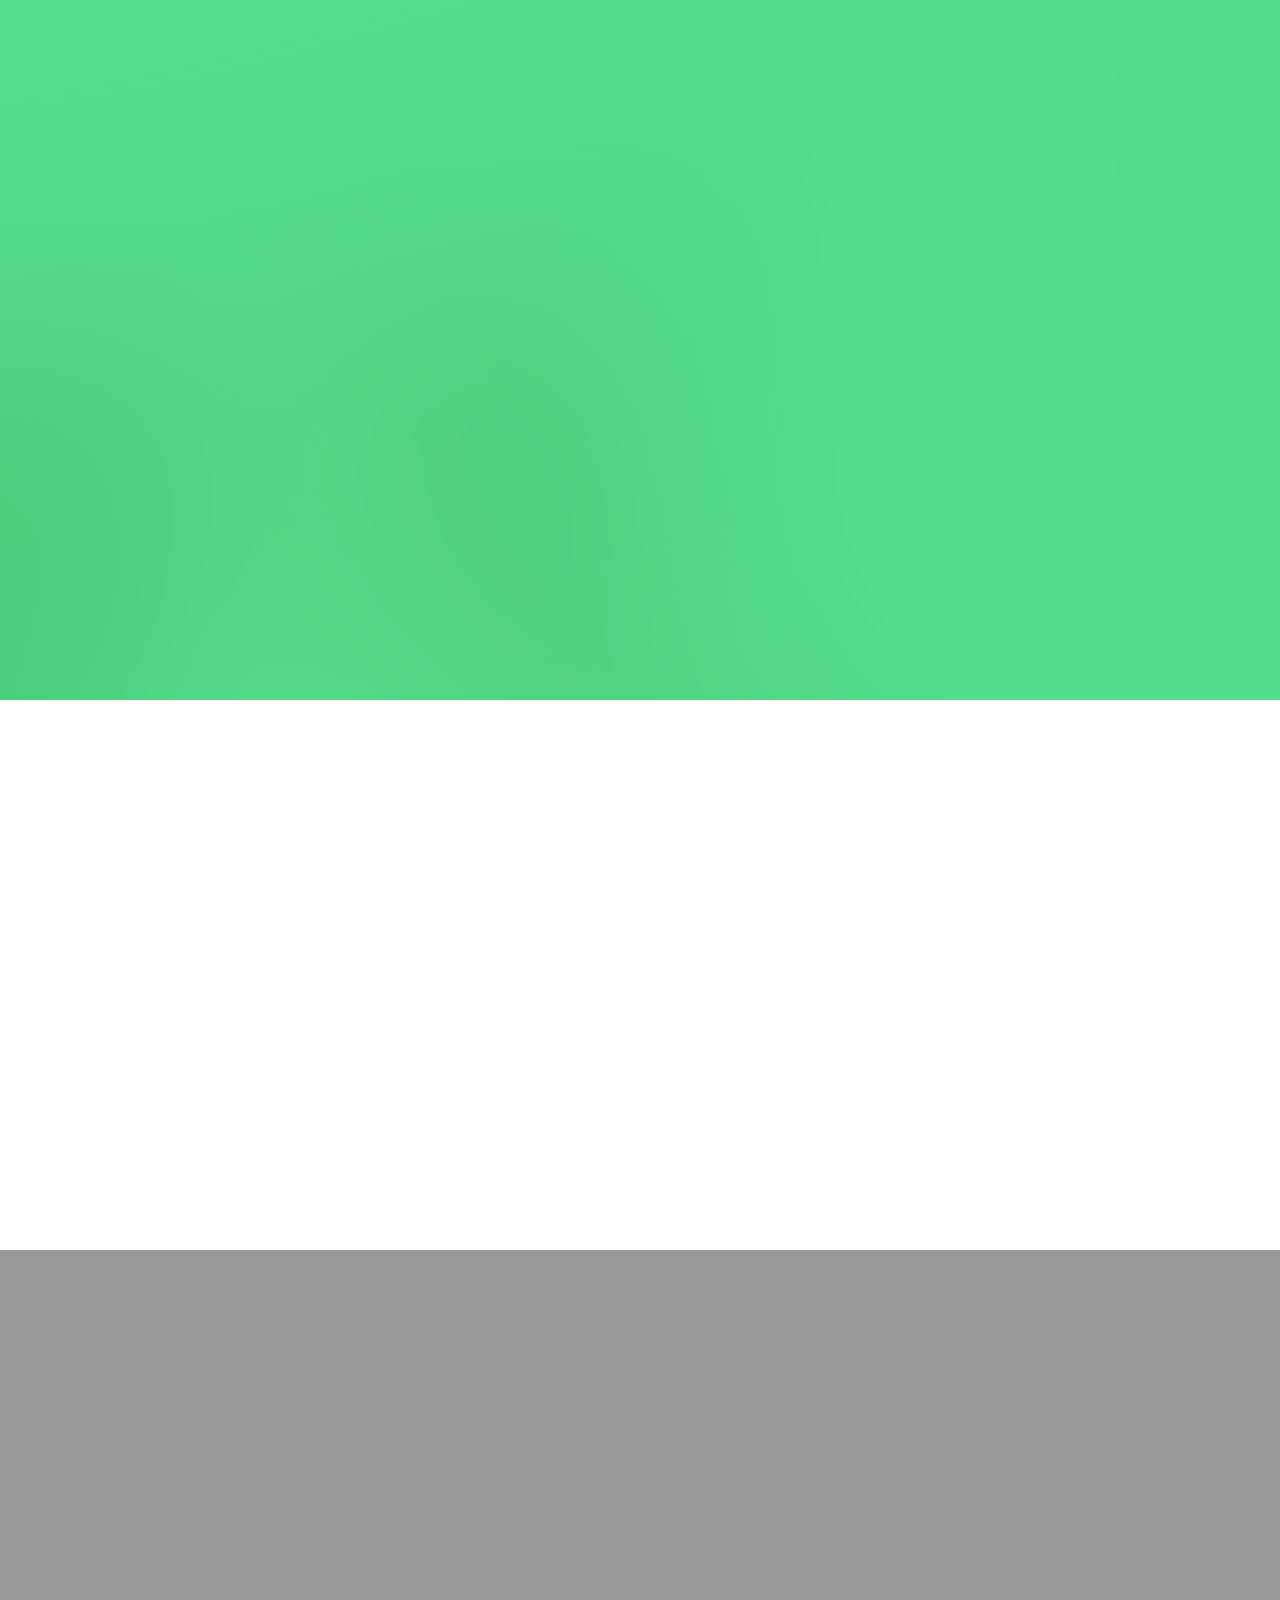
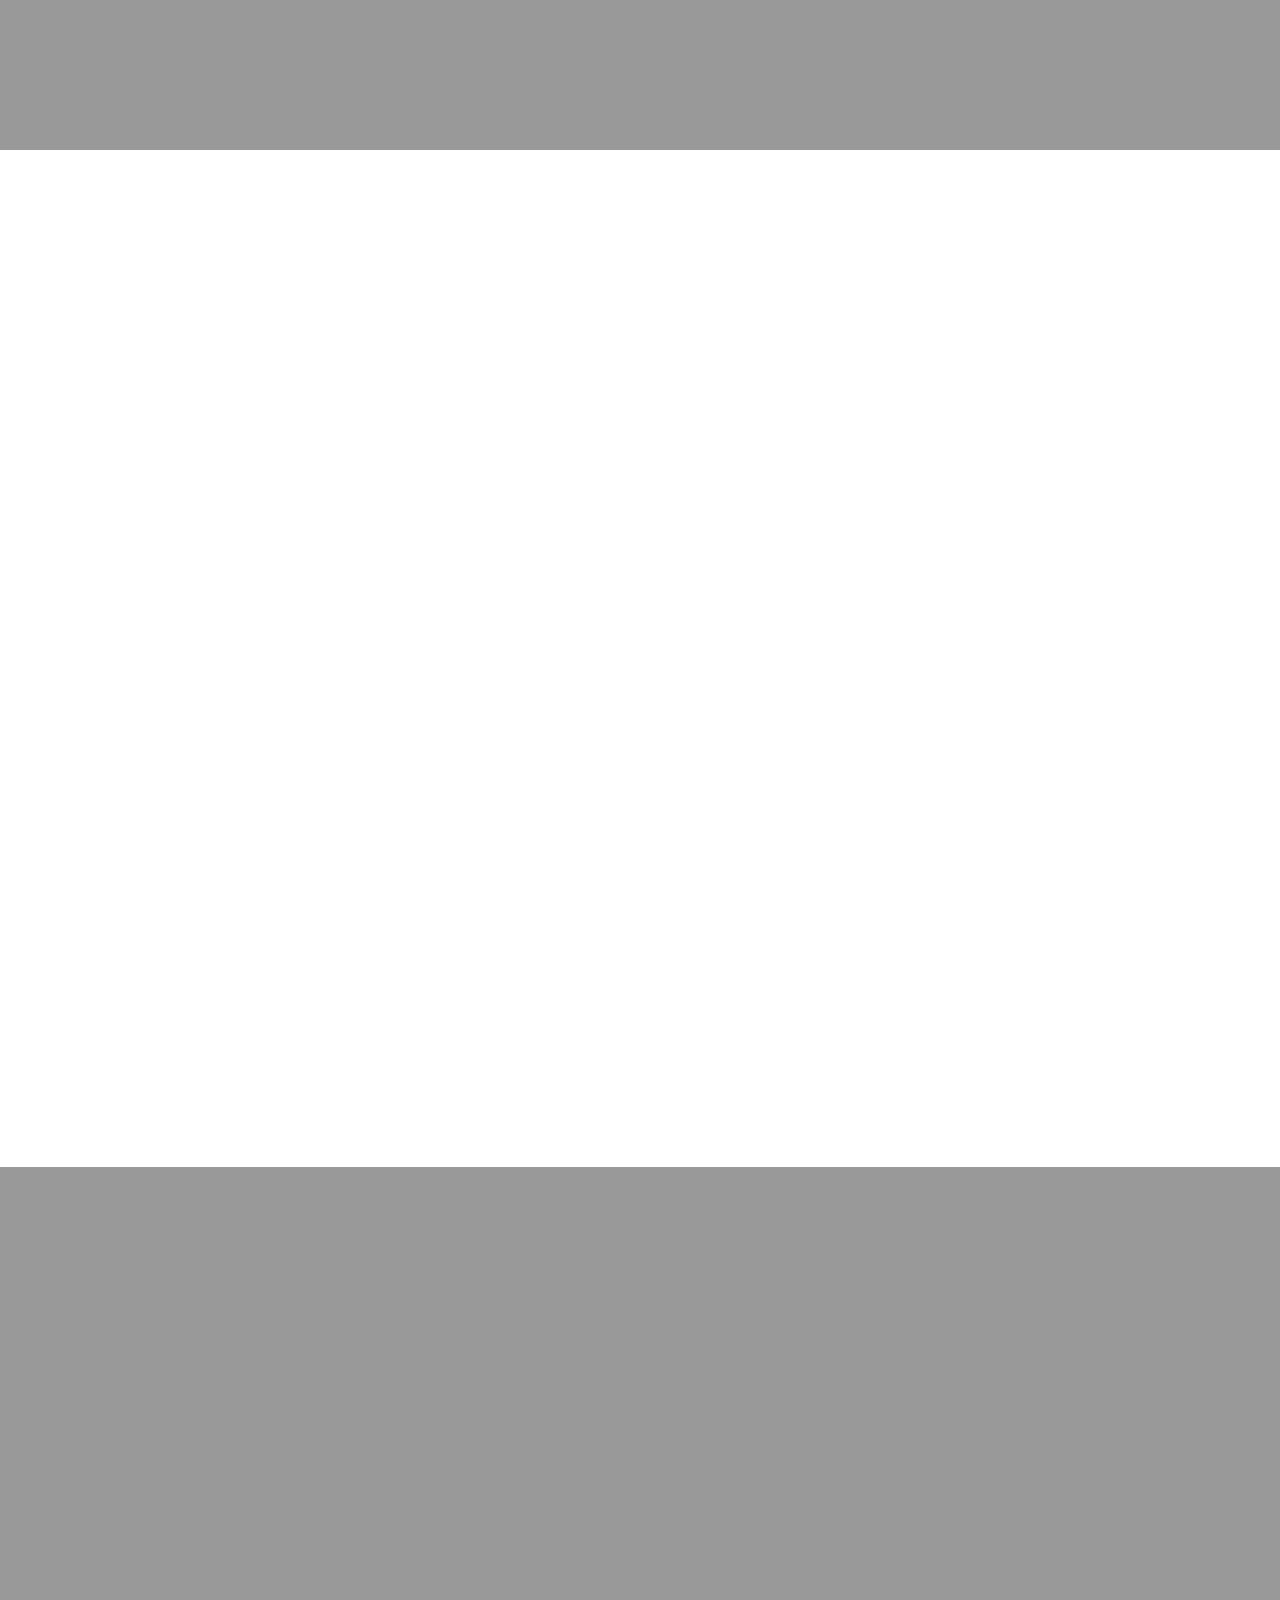
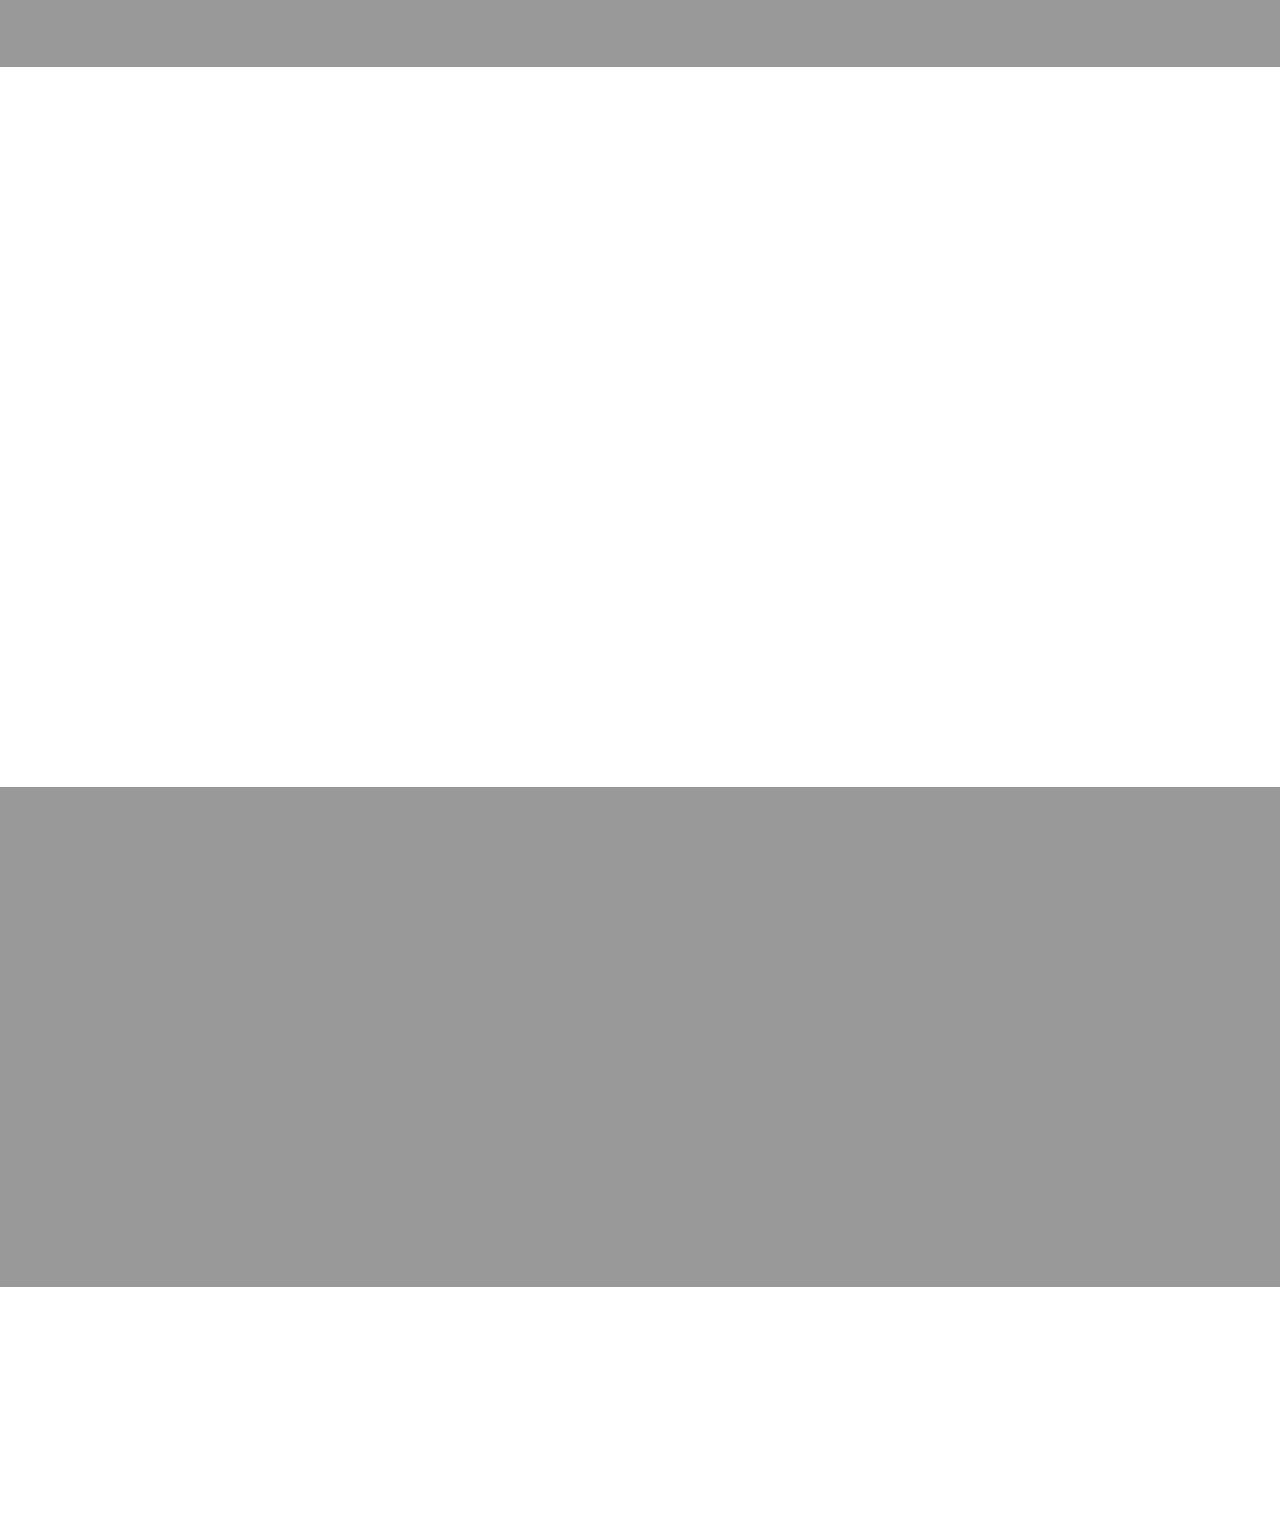
==== index.html @ 3e931b57 "first commit" ====
<!DOCTYPE html>
<!--[if lt IE 7]>      <html class="no-js lt-ie9 lt-ie8 lt-ie7"> <![endif]-->
<!--[if IE 7]>         <html class="no-js lt-ie9 lt-ie8"> <![endif]-->
<!--[if IE 8]>         <html class="no-js lt-ie9"> <![endif]-->
<!--[if gt IE 8]><!--> <html class="no-js"> <!--<![endif]-->
	<head>
	<meta charset="utf-8">
	<meta http-equiv="X-UA-Compatible" content="IE=edge">
	<title>Verge &mdash; A free HTML5 Template by FREEHTML5.CO</title>
	<meta name="viewport" content="width=device-width, initial-scale=1">
	<meta name="description" content="Free HTML5 Template by FREEHTML5.CO" />
	<meta name="keywords" content="free html5, free template, free bootstrap, html5, css3, mobile first, responsive" />
	<meta name="author" content="FREEHTML5.CO" />

  <!-- 
	//////////////////////////////////////////////////////

	FREE HTML5 TEMPLATE 
	DESIGNED & DEVELOPED by FREEHTML5.CO
		
	Website: 		http://freehtml5.co/
	Email: 			info@freehtml5.co
	Twitter: 		http://twitter.com/fh5co
	Facebook: 	https://www.facebook.com/fh5co

	//////////////////////////////////////////////////////
	 -->

  <!-- Facebook and Twitter integration -->
	<meta property="og:title" content=""/>
	<meta property="og:image" content=""/>
	<meta property="og:url" content=""/>
	<meta property="og:site_name" content=""/>
	<meta property="og:description" content=""/>
	<meta name="twitter:title" content="" />
	<meta name="twitter:image" content="" />
	<meta name="twitter:url" content="" />
	<meta name="twitter:card" content="" />

	<!-- Place favicon.ico and apple-touch-icon.png in the root directory -->
	<link rel="shortcut icon" href="favicon.ico">

	<!-- Google Webfonts -->
	<link href='http://fonts.googleapis.com/css?family=Roboto:400,300,100,500' rel='stylesheet' type='text/css'>
	<link href='https://fonts.googleapis.com/css?family=Montserrat:400,700' rel='stylesheet' type='text/css'>
	<link href='https://fonts.googleapis.com/css?family=Sanchez:400,400italic' rel='stylesheet' type='text/css'>
	<link href='https://fonts.googleapis.com/css?family=Playfair+Display:400,400italic' rel='stylesheet' type='text/css'>
	
	<!-- Animate.css -->
	<link rel="stylesheet" href="css/animate.css">
	<!-- Icomoon Icon Fonts-->
	<link rel="stylesheet" href="css/icomoon.css">
	<!-- Magnific Popup -->
	<link rel="stylesheet" href="css/magnific-popup.css">
	<!-- Theme Style -->
	<link rel="stylesheet" href="css/style.css">
	<!-- Modernizr JS -->
	<script src="js/modernizr-2.6.2.min.js"></script>
	<!-- FOR IE9 below -->
	<!--[if lt IE 9]>
	<script src="js/respond.min.js"></script>
	<![endif]-->

	</head>
	<body>
		<header role="banner" id="fh5co-header" style="background-image: url(images/hero-4.jpg);" data-stellar-background-ratio="0.5">
			<div class="fh5co-overlay"></div>
			<div class="container">
				<div class="fh5co-intro-wrap">
					<div class="fh5co-intro">
						<div class="row">
							<div class="col-md-8 col-md-offset-2 text-center">
								<h1 class="fh5co-intro-lead animate-1 to-animate">Verge</h1>
								<h2 class="fh5co-intro-sub animate-2 to-animate">Hi! I&acute;m John Doe, a Senior Front-End Developer currently working at <a href="http://freehtml5.co" target="_blank">FREEHTML5.co</a></h2>
								<p class="fh5co-social text-center" id="fh5co-intro-social">
									<a href="#" class="to-animate"><i class="icon-facebook-with-circle"></i></a>
									<a href="#" class="to-animate"><i class="icon-twitter-with-circle"></i></a>
									<a href="#" class="to-animate"><i class="icon-dribbble-with-circle"></i></a>
									<a href="#" class="to-animate"><i class="icon-google-with-circle"></i></a>
									<a href="#" class="to-animate"><i class="icon-instagram-with-circle"></i></a>
								</p>
							</div>
						</div>
					</div>
				</div>
			</div>
		</header>
		
		<main role="main" id="fh5co-main">
			<div class="container" id="bio-animate">
				<div class="row row-padded">
					<div class="col-md-3">
						<h2 class="fh5co-section-heading to-animate">Biography<span class="fh5co-border"></span></h2>
					</div>
					<div class="col-md-8 col-md-push-1">
						<div class="row">
							<div class="col-md-6 to-animate">
								<p>Lorem ipsum dolor sit amet consectetur adipisicing elit. Sed doloremque nesciunt nulla rerum. Ut ipsum tempora magni exercitationem officiis maxime in totam cupiditate doloribus repellat dolorem modi aperiam vitae quia sit asperiores saepe labore eligendi quisquam a eaque incidunt.</p>

								<p>Accusamus in odio nostrum provident assumenda magni asperiores quia dolorem sint nulla incidunt distinctio nesciunt maiores. Ex modi est soluta consequatur. Sequi cumque tempora blanditiis repellat quisquam at a dolorum molestias itaque eaque! Dolor doloremque expedita voluptas blanditiis modi.</p>
							</div>
							<div class="col-md-6 to-animate">
								<p>Right molestiae similique enim aliquam deleniti necessitatibus commodi ut blanditiis facere dolore in praesentium? Cupiditate tempore impedit nostrum eveniet deserunt natus dolor recusandae pariatur eligendi unde molestiae autem veniam voluptatem porro quaerat. </p>
								<p>Lorem ipsum dolor sit amet consectetur adipisicing elit. Veritatis dolor pariatur quidem ab eos saepe suscipit ducimus vitae blanditiis vero qui quam ipsa possimus alias dolore culpa placeat nesciunt quas!</p>
							</div>
						</div>
					</div>
				</div>
				<!-- END .row -->
			</div>
			<!-- END .container -->
			
			<div class="fh5co-section-seperator" style="background-image: url(images/hero-2.jpg);" data-stellar-background-ratio="0.5">
				<div class="fh5co-overlay"></div>
				<div class="container" id="counter-animate">
					<div class="fh5co-section-content-wrap">
						<div class="fh5co-section-content">
							<div class="row">
								<div class="col-md-4 text-center to-animate">
									<span class="fh5co-counter js-counter" data-from="0" data-to="28" data-speed="5000" data-refresh-interval="50"></span>
									<span class="fh5co-counter-label">Clients Worked With</span>
									
								</div>
								<div class="col-md-4 text-center to-animate">
									<span class="fh5co-counter js-counter" data-from="0" data-to="57" data-speed="5000" data-refresh-interval="50"></span>
									<span class="fh5co-counter-label">Completed Projects</span>
								</div>
								<div class="col-md-4 text-center to-animate">
									<span class="fh5co-counter js-counter" data-from="0" data-to="34023" data-speed="5000" data-refresh-interval="50"></span>
									<span class="fh5co-counter-label">Line of Codes</span>
								</div>
							</div>
						</div>
					</div>
				</div>
			</div>
			<!-- END .container -->

			<div class="container" id="projects-animate">
				<div class="row row-padded">
					<div class="col-md-3">
						<h2 class="fh5co-section-heading to-animate">Projects<span class="fh5co-border"></span></h2>
						<p class="to-animate">Libero velit fugit blanditiis tempora repellat iste inventore amet quaerat ex aliquid sint labore placeat esse.</p>
					</div>
					<div class="col-md-8 col-md-push-1">
						<div class="row">
							<div class="col-md-6 col-sm-6 col-xs-6 col-xxs-12 fh5co-project to-animate">
								<a href="images/work_1.jpg" class="image-popup">
									<div class="fh5co-overlay-text">Project no. 1</div>
									<div class="fh5co-overlay"></div>
									<img src="images/work_1.jpg" alt="Free HTML5 Template" class="img-responsive">
								</a>
							</div>
							<div class="col-md-6 col-sm-6 col-xs-6 col-xxs-12 fh5co-project to-animate">
								<a href="images/work_2.jpg" class="image-popup">
									<div class="fh5co-overlay-text">Project no. 2</div>
									<div class="fh5co-overlay"></div>
									<img src="images/work_2.jpg" alt="Free HTML5 Template" class="img-responsive">
								</a>
							</div>
							<div class="col-md-6 col-sm-6 col-xs-6 col-xxs-12 fh5co-project to-animate">
								<a href="images/work_3.jpg" class="image-popup">
									<div class="fh5co-overlay-text">Project no. 3</div>
									<div class="fh5co-overlay"></div>
									<img src="images/work_3.jpg" alt="Free HTML5 Template" class="img-responsive">
								</a>
							</div>
							<div class="col-md-6 col-sm-6 col-xs-6 col-xxs-12 fh5co-project to-animate">
								<a href="images/work_4.jpg" class="image-popup">
									<div class="fh5co-overlay-text">Project no. 4</div>
									<div class="fh5co-overlay"></div>
									<img src="images/work_4.jpg" alt="Free HTML5 Template" class="img-responsive">
								</a>
							</div>
							<div class="col-md-6 col-sm-6 col-xs-6 col-xxs-12 fh5co-project to-animate">
								<a href="images/work_5.jpg" class="image-popup">
									<div class="fh5co-overlay-text">Project no. 5</div>
									<div class="fh5co-overlay"></div>
									<img src="images/work_5.jpg" alt="Free HTML5 Template" class="img-responsive">
								</a>
							</div>
							<div class="col-md-6 col-sm-6 col-xs-6 col-xxs-12 fh5co-project to-animate">
								<a href="images/work_6.jpg" class="image-popup">
									<div class="fh5co-overlay-text">Project no. 6</div>
									<div class="fh5co-overlay"></div>
									<img src="images/work_6.jpg" alt="Free HTML5 Template" class="img-responsive">
								</a>
							</div>
							
						</div>
					</div>
				</div>
				<!-- END .row -->
			</div>
			<!-- END .container -->

			<div class="fh5co-section-seperator" id="testimony-animate" style="background-image: url(images/hero-3.jpg);" data-stellar-background-ratio="0.5">
				<div class="fh5co-overlay"></div>
				<div class="container">
					<div class="fh5co-section-content-wrap">
						<div class="fh5co-section-content">
							<div class="row">
								<div class="col-md-9 col-md-offset-1 fh5co-testimony to-animate">
									<blockquote>
										<p class="text-center quote">&ldquo;Design is not just what it looks like and feels like. Design is how it <em>works</em>. &rdquo; <cite class="author">&mdash; Steve Jobs</cite></p>
									</blockquote>
								</div>
							</div>
						</div>
					</div>
				</div>
			</div>
			<!-- END .container -->

			<div class="container" id="services-animate">
				<div class="row row-padded">
					<div class="col-md-3">
						<h2 class="fh5co-section-heading to-animate">Services<span class="fh5co-border"></span></h2>
						<p class="to-animate">Libero velit fugit blanditiis tempora repellat iste inventore amet quaerat ex aliquid sint labore placeat esse.</p>
					</div>
					<div class="col-md-8 col-md-push-1">
						<div class="row">
							<div class="col-md-12">
								<div class="fh5co-accordion-wrap">
									<div class="fh5co-accordion to-animate">
										<div class="fh5co-accordion-head">
											<a href="#" class="fh5co-accordion-toggle js-fh5co-accordion-toggle">Show More</a>
											<h3><i class="icon-clapperboard"></i>Creative Direction</h3>
										</div>
										<div class="fh5co-accordion-body active">
											<p>Lorem ipsum dolor sit amet, consectetur adipisicing elit. Earum distinctio at molestias atque in adipisci vero porro nam, enim excepturi esse. Quisquam, cupiditate inventore excepturi totam sint, nisi illo sit dicta dignissimos amet alias facilis molestiae in quaerat. Veritatis doloribus voluptates esse culpa perferendis laudantium sunt dolor laborum, odit dolores.</p>
										</div>	
									</div>
									<!-- END .fh5co-accordion -->

									<div class="fh5co-accordion to-animate">
										<div class="fh5co-accordion-head">
											<a href="#" class="fh5co-accordion-toggle js-fh5co-accordion-toggle">Show More</a>
											<h3><i class="icon-hand"></i>Logo &amp; Identity Design</h3>
										</div>
										<div class="fh5co-accordion-body">
											<p>Lorem ipsum dolor sit amet, consectetur adipisicing elit. Earum distinctio at molestias atque in adipisci vero porro nam, enim excepturi esse. Quisquam, cupiditate inventore excepturi totam sint, nisi illo sit dicta dignissimos amet alias facilis molestiae in quaerat. Veritatis doloribus voluptates esse culpa perferendis laudantium sunt dolor laborum, odit dolores.</p>
										</div>	
									</div>
									<!-- END .fh5co-accordion -->
									
									<div class="fh5co-accordion to-animate">
										<div class="fh5co-accordion-head">
											<a href="#" class="fh5co-accordion-toggle js-fh5co-accordion-toggle">Show More</a>
											<h3><i class="icon-laptop"></i>Websites</h3>
										</div>
										<div class="fh5co-accordion-body">
											<p>Lorem ipsum dolor sit amet, consectetur adipisicing elit. Earum distinctio at molestias atque in adipisci vero porro nam, enim excepturi esse. Quisquam, cupiditate inventore excepturi totam sint, nisi illo sit dicta dignissimos amet alias facilis molestiae in quaerat. Veritatis doloribus voluptates esse culpa perferendis laudantium sunt dolor laborum, odit dolores.</p>
										</div>	
									</div>
									<!-- END .fh5co-accordion -->

									<div class="fh5co-accordion to-animate">
										<div class="fh5co-accordion-head">
											<a href="#" class="fh5co-accordion-toggle js-fh5co-accordion-toggle">Show More</a>
											<h3><i class="icon-shopping-cart"></i>Ecommerce</h3>
										</div>
										<div class="fh5co-accordion-body">
											<p>Lorem ipsum dolor sit amet, consectetur adipisicing elit. Earum distinctio at molestias atque in adipisci vero porro nam, enim excepturi esse. Quisquam, cupiditate inventore excepturi totam sint, nisi illo sit dicta dignissimos amet alias facilis molestiae in quaerat. Veritatis doloribus voluptates esse culpa perferendis laudantium sunt dolor laborum, odit dolores.</p>
										</div>	
									</div>
									<!-- END .fh5co-accordion -->

									<div class="fh5co-accordion to-animate">
										<div class="fh5co-accordion-head">
											<a href="#" class="fh5co-accordion-toggle js-fh5co-accordion-toggle">Show More</a>
											<h3><i class="icon-mobile"></i>Responsive &amp; Mobile</h3>
										</div>
										<div class="fh5co-accordion-body">
											<p>Lorem ipsum dolor sit amet, consectetur adipisicing elit. Earum distinctio at molestias atque in adipisci vero porro nam, enim excepturi esse. Quisquam, cupiditate inventore excepturi totam sint, nisi illo sit dicta dignissimos amet alias facilis molestiae in quaerat. Veritatis doloribus voluptates esse culpa perferendis laudantium sunt dolor laborum, odit dolores.</p>
										</div>	
									</div>
									<!-- END .fh5co-accordion -->

									<div class="fh5co-accordion to-animate">
										<div class="fh5co-accordion-head">
											<a href="#" class="fh5co-accordion-toggle js-fh5co-accordion-toggle">Show More</a>
											<h3><i class="icon-man"></i>User Experience</h3>
										</div>
										<div class="fh5co-accordion-body">
											<p>Lorem ipsum dolor sit amet, consectetur adipisicing elit. Earum distinctio at molestias atque in adipisci vero porro nam, enim excepturi esse. Quisquam, cupiditate inventore excepturi totam sint, nisi illo sit dicta dignissimos amet alias facilis molestiae in quaerat. Veritatis doloribus voluptates esse culpa perferendis laudantium sunt dolor laborum, odit dolores.</p>
										</div>	
									</div>
									<!-- END .fh5co-accordion -->

									<div class="fh5co-accordion to-animate">
										<div class="fh5co-accordion-head">
											<a href="#" class="fh5co-accordion-toggle js-fh5co-accordion-toggle">Show More</a>
											<h3><i class="icon-mail"></i>Email Marketing</h3>
										</div>
										<div class="fh5co-accordion-body">
											<p>Lorem ipsum dolor sit amet, consectetur adipisicing elit. Earum distinctio at molestias atque in adipisci vero porro nam, enim excepturi esse. Quisquam, cupiditate inventore excepturi totam sint, nisi illo sit dicta dignissimos amet alias facilis molestiae in quaerat. Veritatis doloribus voluptates esse culpa perferendis laudantium sunt dolor laborum, odit dolores.</p>
										</div>	
									</div>
									<!-- END .fh5co-accordion -->

								</div>
							</div>
						</div>
					</div>
				</div>
				<!-- END .row -->

			</div>
			<!-- END .container -->

			<div class="fh5co-section-seperator fh5co-section-seperator-white" id="contact-animate" style="background-image: url(images/hero-4.jpg);" data-stellar-background-ratio="0.5">
				<div class="fh5co-overlay"></div>
				<div class="container">
					<div class="fh5co-section-content-wrap">
						<div class="fh5co-section-content">
							<div class="row">
								
								<div class="col-md-3">
									<h2 class="fh5co-section-heading to-animate">Get In Touch<span class="fh5co-border"></span></h2>
									
									<ul class="fh5co-contact">
										<li class="fh5co-contact-address to-animate">
											<i class="icon-home"></i>
											5555 Love Paradise 56 New Clity 5655, Excel Tower United Kingdom
										</li>
										<li class="to-animate"><i class="icon-phone"></i> (123) 465-6789</li>
										<li class="to-animate"><i class="icon-email"></i>info@freehtml5.co</li>
										<li class="to-animate"><i class="icon-globe"></i> <a href="http://freehtml5.co/" target="_blank">freehtml5.co</a></li>
									</ul>
								</div>

								<div class="col-md-8 col-md-push-1">
									<div class="row">
										<div class="col-md-6">
											<div class="form-group to-animate">
												<label for="name" class="sr-only">Name</label>
												<input type="text" id="name" class="form-control" placeholder="Name">
											</div>
											<div class="form-group to-animate">
												<label for="email" class="sr-only">Email</label>
												<input type="email" id="email" class="form-control" placeholder="Email">
											</div>
											<div class="form-group to-animate">
												<label for="phone" class="sr-only">Phone</label>
												<input type="text" id="phone" class="form-control" placeholder="Phone">
											</div>
										</div>
										<div class="col-md-6">
											<div class="form-group to-animate">
												<label for="message" class="sr-only">Message</label>
												<textarea name="" id="message" cols="30" rows="5" class="form-control" placeholder="Message"></textarea>
											</div>
											<div class="form-group to-animate">
												<input type="submit" class="btn btn-primary btn-block" value="Send Message">
											</div>
										</div>

									</div>
								</div>

							</div>
						</div>
					</div>
				</div>
			</div>
			<!-- END .container -->

		</main>

		<footer role="contentinfo" id="fh5co-footer">
			<div class="container" id="footer-animate">
				<div class="row row-padded">
					<div class="col-md-8 col-md-push-4">
						<p class="to-animate">&copy; 2015 Free Verge. All Rights Reserved. Designed: <a href="http://freehtml5.co" target="_blank">FREEHTML5.co</a></p>
						<p class="to-animate">Images: <a href="http://unsplash.com" target="_blank">Unsplash</a> &amp; <a href="http://plmd.me" target="_blank">plmd.me</a></p>
					</div>
				</div>
			</div>
			<!-- END .container -->
		</footer>

		<!-- jQuery -->
		<script src="js/jquery.min.js"></script>
		<!-- jQuery Easing -->
		<script src="js/jquery.easing.1.3.js"></script>
		<!-- Bootstrap -->
		<script src="js/bootstrap.min.js"></script>
		<!-- Waypoints -->
		<script src="js/jquery.waypoints.min.js"></script>
		<!-- Stellar -->
		<script src="js/jquery.stellar.min.js"></script>
		<!-- countTo -->
		<script src="js/jquery.countTo.js"></script>
		<!-- Magnific Popup -->
		<script src="js/jquery.magnific-popup.min.js"></script>
		<!-- Main JS -->
		<script src="js/main.js"></script>

	
	</body>
</html>
---- css/icomoon.css ----
@font-face {
	font-family: 'icomoon';
	src:url('../fonts/icomoon/icomoon.eot?-rn6e71');
	src:url('../fonts/icomoon/icomoon.eot?#iefix-rn6e71') format('embedded-opentype'),
		url('../fonts/icomoon/icomoon.ttf?-rn6e71') format('truetype'),
		url('../fonts/icomoon/icomoon.woff?-rn6e71') format('woff'),
		url('../fonts/icomoon/icomoon.svg?-rn6e71#icomoon') format('svg');
	font-weight: normal;
	font-style: normal;
}

[class^="icon-"], [class*=" icon-"] {
	font-family: 'icomoon';
	speak: none;
	font-style: normal;
	font-weight: normal;
	font-variant: normal;
	text-transform: none;
	line-height: 1;

	/* Better Font Rendering =========== */
	-webkit-font-smoothing: antialiased;
	-moz-osx-font-smoothing: grayscale;
}

.icon-add-to-list:before {
	content: "\e600";
}
.icon-classic-computer:before {
	content: "\e601";
}
.icon-controller-fast-backward:before {
	content: "\e602";
}
.icon-creative-commons-attribution:before {
	content: "\e603";
}
.icon-creative-commons-noderivs:before {
	content: "\e604";
}
.icon-creative-commons-noncommercial-eu:before {
	content: "\e605";
}
.icon-creative-commons-noncommercial-us:before {
	content: "\e606";
}
.icon-creative-commons-public-domain:before {
	content: "\e607";
}
.icon-creative-commons-remix:before {
	content: "\e608";
}
.icon-creative-commons-share:before {
	content: "\e609";
}
.icon-creative-commons-sharealike:before {
	content: "\e60a";
}
.icon-creative-commons:before {
	content: "\e60b";
}
.icon-document-landscape:before {
	content: "\e60c";
}
.icon-remove-user:before {
	content: "\e60d";
}
.icon-warning:before {
	content: "\e60e";
}
.icon-arrow-bold-down:before {
	content: "\e60f";
}
.icon-arrow-bold-left:before {
	content: "\e610";
}
.icon-arrow-bold-right:before {
	content: "\e611";
}
.icon-arrow-bold-up:before {
	content: "\e612";
}
.icon-arrow-down:before {
	content: "\e613";
}
.icon-arrow-left:before {
	content: "\e614";
}
.icon-arrow-long-down:before {
	content: "\e615";
}
.icon-arrow-long-left:before {
	content: "\e616";
}
.icon-arrow-long-right:before {
	content: "\e617";
}
.icon-arrow-long-up:before {
	content: "\e618";
}
.icon-arrow-right:before {
	content: "\e619";
}
.icon-arrow-up:before {
	content: "\e61a";
}
.icon-arrow-with-circle-down:before {
	content: "\e61b";
}
.icon-arrow-with-circle-left:before {
	content: "\e61c";
}
.icon-arrow-with-circle-right:before {
	content: "\e61d";
}
.icon-arrow-with-circle-up:before {
	content: "\e61e";
}
.icon-bookmark:before {
	content: "\e61f";
}
.icon-bookmarks:before {
	content: "\e620";
}
.icon-chevron-down:before {
	content: "\e621";
}
.icon-chevron-left:before {
	content: "\e622";
}
.icon-chevron-right:before {
	content: "\e623";
}
.icon-chevron-small-down:before {
	content: "\e624";
}
.icon-chevron-small-left:before {
	content: "\e625";
}
.icon-chevron-small-right:before {
	content: "\e626";
}
.icon-chevron-small-up:before {
	content: "\e627";
}
.icon-chevron-thin-down:before {
	content: "\e628";
}
.icon-chevron-thin-left:before {
	content: "\e629";
}
.icon-chevron-thin-right:before {
	content: "\e62a";
}
.icon-chevron-thin-up:before {
	content: "\e62b";
}
.icon-chevron-up:before {
	content: "\e62c";
}
.icon-chevron-with-circle-down:before {
	content: "\e62d";
}
.icon-chevron-with-circle-left:before {
	content: "\e62e";
}
.icon-chevron-with-circle-right:before {
	content: "\e62f";
}
.icon-chevron-with-circle-up:before {
	content: "\e630";
}
.icon-cloud:before {
	content: "\e631";
}
.icon-controller-fast-forward:before {
	content: "\e632";
}
.icon-controller-jump-to-start:before {
	content: "\e633";
}
.icon-controller-next:before {
	content: "\e634";
}
.icon-controller-paus:before {
	content: "\e635";
}
.icon-controller-play:before {
	content: "\e636";
}
.icon-controller-record:before {
	content: "\e637";
}
.icon-controller-stop:before {
	content: "\e638";
}
.icon-controller-volume:before {
	content: "\e639";
}
.icon-dot-single:before {
	content: "\e63a";
}
.icon-dots-three-horizontal:before {
	content: "\e63b";
}
.icon-dots-three-vertical:before {
	content: "\e63c";
}
.icon-dots-two-horizontal:before {
	content: "\e63d";
}
.icon-dots-two-vertical:before {
	content: "\e63e";
}
.icon-download:before {
	content: "\e63f";
}
.icon-emoji-flirt:before {
	content: "\e640";
}
.icon-flow-branch:before {
	content: "\e641";
}
.icon-flow-cascade:before {
	content: "\e642";
}
.icon-flow-line:before {
	content: "\e643";
}
.icon-flow-parallel:before {
	content: "\e644";
}
.icon-flow-tree:before {
	content: "\e645";
}
.icon-install:before {
	content: "\e646";
}
.icon-layers:before {
	content: "\e647";
}
.icon-open-book:before {
	content: "\e648";
}
.icon-resize-100:before {
	content: "\e649";
}
.icon-resize-full-screen:before {
	content: "\e64a";
}
.icon-save:before {
	content: "\e64b";
}
.icon-select-arrows:before {
	content: "\e64c";
}
.icon-sound-mute:before {
	content: "\e64d";
}
.icon-sound:before {
	content: "\e64e";
}
.icon-trash:before {
	content: "\e64f";
}
.icon-triangle-down:before {
	content: "\e650";
}
.icon-triangle-left:before {
	content: "\e651";
}
.icon-triangle-right:before {
	content: "\e652";
}
.icon-triangle-up:before {
	content: "\e653";
}
.icon-uninstall:before {
	content: "\e654";
}
.icon-upload-to-cloud:before {
	content: "\e655";
}
.icon-upload:before {
	content: "\e656";
}
.icon-add-user:before {
	content: "\e657";
}
.icon-address:before {
	content: "\e658";
}
.icon-adjust:before {
	content: "\e659";
}
.icon-air:before {
	content: "\e65a";
}
.icon-aircraft-landing:before {
	content: "\e65b";
}
.icon-aircraft-take-off:before {
	content: "\e65c";
}
.icon-aircraft:before {
	content: "\e65d";
}
.icon-align-bottom:before {
	content: "\e65e";
}
.icon-align-horizontal-middle:before {
	content: "\e65f";
}
.icon-align-left:before {
	content: "\e660";
}
.icon-align-right:before {
	content: "\e661";
}
.icon-align-top:before {
	content: "\e662";
}
.icon-align-vertical-middle:before {
	content: "\e663";
}
.icon-archive:before {
	content: "\e664";
}
.icon-area-graph:before {
	content: "\e665";
}
.icon-attachment:before {
	content: "\e666";
}
.icon-awareness-ribbon:before {
	content: "\e667";
}
.icon-back-in-time:before {
	content: "\e668";
}
.icon-back:before {
	content: "\e669";
}
.icon-bar-graph:before {
	content: "\e66a";
}
.icon-battery:before {
	content: "\e66b";
}
.icon-beamed-note:before {
	content: "\e66c";
}
.icon-bell:before {
	content: "\e66d";
}
.icon-blackboard:before {
	content: "\e66e";
}
.icon-block:before {
	content: "\e66f";
}
.icon-book:before {
	content: "\e670";
}
.icon-bowl:before {
	content: "\e671";
}
.icon-box:before {
	content: "\e672";
}
.icon-briefcase:before {
	content: "\e673";
}
.icon-browser:before {
	content: "\e674";
}
.icon-brush:before {
	content: "\e675";
}
.icon-bucket:before {
	content: "\e676";
}
.icon-cake:before {
	content: "\e677";
}
.icon-calculator:before {
	content: "\e678";
}
.icon-calendar:before {
	content: "\e679";
}
.icon-camera:before {
	content: "\e67a";
}
.icon-ccw:before {
	content: "\e67b";
}
.icon-chat:before {
	content: "\e67c";
}
.icon-check:before {
	content: "\e67d";
}
.icon-circle-with-cross:before {
	content: "\e67e";
}
.icon-circle-with-minus:before {
	content: "\e67f";
}
.icon-circle-with-plus:before {
	content: "\e680";
}
.icon-circle:before {
	content: "\e681";
}
.icon-circular-graph:before {
	content: "\e682";
}
.icon-clapperboard:before {
	content: "\e683";
}
.icon-clipboard:before {
	content: "\e684";
}
.icon-clock:before {
	content: "\e685";
}
.icon-code:before {
	content: "\e686";
}
.icon-cog:before {
	content: "\e687";
}
.icon-colours:before {
	content: "\e688";
}
.icon-compass:before {
	content: "\e689";
}
.icon-copy:before {
	content: "\e68a";
}
.icon-credit-card:before {
	content: "\e68b";
}
.icon-credit:before {
	content: "\e68c";
}
.icon-cross:before {
	content: "\e68d";
}
.icon-cup:before {
	content: "\e68e";
}
.icon-cw:before {
	content: "\e68f";
}
.icon-cycle:before {
	content: "\e690";
}
.icon-database:before {
	content: "\e691";
}
.icon-dial-pad:before {
	content: "\e692";
}
.icon-direction:before {
	content: "\e693";
}
.icon-document:before {
	content: "\e694";
}
.icon-documents:before {
	content: "\e695";
}
.icon-drink:before {
	content: "\e696";
}
.icon-drive:before {
	content: "\e697";
}
.icon-drop:before {
	content: "\e698";
}
.icon-edit:before {
	content: "\e699";
}
.icon-email:before {
	content: "\e69a";
}
.icon-emoji-happy:before {
	content: "\e69b";
}
.icon-emoji-neutral:before {
	content: "\e69c";
}
.icon-emoji-sad:before {
	content: "\e69d";
}
.icon-erase:before {
	content: "\e69e";
}
.icon-eraser:before {
	content: "\e69f";
}
.icon-export:before {
	content: "\e6a0";
}
.icon-eye:before {
	content: "\e6a1";
}
.icon-feather:before {
	content: "\e6a2";
}
.icon-flag:before {
	content: "\e6a3";
}
.icon-flash:before {
	content: "\e6a4";
}
.icon-flashlight:before {
	content: "\e6a5";
}
.icon-flat-brush:before {
	content: "\e6a6";
}
.icon-folder-images:before {
	content: "\e6a7";
}
.icon-folder-music:before {
	content: "\e6a8";
}
.icon-folder-video:before {
	content: "\e6a9";
}
.icon-folder:before {
	content: "\e6aa";
}
.icon-forward:before {
	content: "\e6ab";
}
.icon-funnel:before {
	content: "\e6ac";
}
.icon-game-controller:before {
	content: "\e6ad";
}
.icon-gauge:before {
	content: "\e6ae";
}
.icon-globe:before {
	content: "\e6af";
}
.icon-graduation-cap:before {
	content: "\e6b0";
}
.icon-grid:before {
	content: "\e6b1";
}
.icon-hair-cross:before {
	content: "\e6b2";
}
.icon-hand:before {
	content: "\e6b3";
}
.icon-heart-outlined:before {
	content: "\e6b4";
}
.icon-heart:before {
	content: "\e6b5";
}
.icon-help-with-circle:before {
	content: "\e6b6";
}
.icon-help:before {
	content: "\e6b7";
}
.icon-home:before {
	content: "\e6b8";
}
.icon-hour-glass:before {
	content: "\e6b9";
}
.icon-image-inverted:before {
	content: "\e6ba";
}
.icon-image:before {
	content: "\e6bb";
}
.icon-images:before {
	content: "\e6bc";
}
.icon-inbox:before {
	content: "\e6bd";
}
.icon-infinity:before {
	content: "\e6be";
}
.icon-info-with-circle:before {
	content: "\e6bf";
}
.icon-info:before {
	content: "\e6c0";
}
.icon-key:before {
	content: "\e6c1";
}
.icon-keyboard:before {
	content: "\e6c2";
}
.icon-lab-flask:before {
	content: "\e6c3";
}
.icon-landline:before {
	content: "\e6c4";
}
.icon-language:before {
	content: "\e6c5";
}
.icon-laptop:before {
	content: "\e6c6";
}
.icon-leaf:before {
	content: "\e6c7";
}
.icon-level-down:before {
	content: "\e6c8";
}
.icon-level-up:before {
	content: "\e6c9";
}
.icon-lifebuoy:before {
	content: "\e6ca";
}
.icon-light-bulb:before {
	content: "\e6cb";
}
.icon-light-down:before {
	content: "\e6cc";
}
.icon-light-up:before {
	content: "\e6cd";
}
.icon-line-graph:before {
	content: "\e6ce";
}
.icon-link:before {
	content: "\e6cf";
}
.icon-list:before {
	content: "\e6d0";
}
.icon-location-pin:before {
	content: "\e6d1";
}
.icon-location:before {
	content: "\e6d2";
}
.icon-lock-open:before {
	content: "\e6d3";
}
.icon-lock:before {
	content: "\e6d4";
}
.icon-log-out:before {
	content: "\e6d5";
}
.icon-login:before {
	content: "\e6d6";
}
.icon-loop:before {
	content: "\e6d7";
}
.icon-magnet:before {
	content: "\e6d8";
}
.icon-magnifying-glass:before {
	content: "\e6d9";
}
.icon-mail:before {
	content: "\e6da";
}
.icon-man:before {
	content: "\e6db";
}
.icon-map:before {
	content: "\e6dc";
}
.icon-mask:before {
	content: "\e6dd";
}
.icon-medal:before {
	content: "\e6de";
}
.icon-megaphone:before {
	content: "\e6df";
}
.icon-menu:before {
	content: "\e6e0";
}
.icon-message:before {
	content: "\e6e1";
}
.icon-mic:before {
	content: "\e6e2";
}
.icon-minus:before {
	content: "\e6e3";
}
.icon-mobile:before {
	content: "\e6e4";
}
.icon-modern-mic:before {
	content: "\e6e5";
}
.icon-moon:before {
	content: "\e6e6";
}
.icon-mouse:before {
	content: "\e6e7";
}
.icon-music:before {
	content: "\e6e8";
}
.icon-network:before {
	content: "\e6e9";
}
.icon-new-message:before {
	content: "\e6ea";
}
.icon-new:before {
	content: "\e6eb";
}
.icon-news:before {
	content: "\e6ec";
}
.icon-note:before {
	content: "\e6ed";
}
.icon-notification:before {
	content: "\e6ee";
}
.icon-old-mobile:before {
	content: "\e6ef";
}
.icon-old-phone:before {
	content: "\e6f0";
}
.icon-palette:before {
	content: "\e6f1";
}
.icon-paper-plane:before {
	content: "\e6f2";
}
.icon-pencil:before {
	content: "\e6f3";
}
.icon-phone:before {
	content: "\e6f4";
}
.icon-pie-chart:before {
	content: "\e6f5";
}
.icon-pin:before {
	content: "\e6f6";
}
.icon-plus:before {
	content: "\e6f7";
}
.icon-popup:before {
	content: "\e6f8";
}
.icon-power-plug:before {
	content: "\e6f9";
}
.icon-price-ribbon:before {
	content: "\e6fa";
}
.icon-price-tag:before {
	content: "\e6fb";
}
.icon-print:before {
	content: "\e6fc";
}
.icon-progress-empty:before {
	content: "\e6fd";
}
.icon-progress-full:before {
	content: "\e6fe";
}
.icon-progress-one:before {
	content: "\e6ff";
}
.icon-progress-two:before {
	content: "\e700";
}
.icon-publish:before {
	content: "\e701";
}
.icon-quote:before {
	content: "\e702";
}
.icon-radio:before {
	content: "\e703";
}
.icon-reply-all:before {
	content: "\e704";
}
.icon-reply:before {
	content: "\e705";
}
.icon-retweet:before {
	content: "\e706";
}
.icon-rocket:before {
	content: "\e707";
}
.icon-round-brush:before {
	content: "\e708";
}
.icon-rss:before {
	content: "\e709";
}
.icon-ruler:before {
	content: "\e70a";
}
.icon-scissors:before {
	content: "\e70b";
}
.icon-share-alternitive:before {
	content: "\e70c";
}
.icon-share:before {
	content: "\e70d";
}
.icon-shareable:before {
	content: "\e70e";
}
.icon-shield:before {
	content: "\e70f";
}
.icon-shop:before {
	content: "\e710";
}
.icon-shopping-bag:before {
	content: "\e711";
}
.icon-shopping-basket:before {
	content: "\e712";
}
.icon-shopping-cart:before {
	content: "\e713";
}
.icon-shuffle:before {
	content: "\e714";
}
.icon-signal:before {
	content: "\e715";
}
.icon-sound-mix:before {
	content: "\e716";
}
.icon-sports-club:before {
	content: "\e717";
}
.icon-spreadsheet:before {
	content: "\e718";
}
.icon-squared-cross:before {
	content: "\e719";
}
.icon-squared-minus:before {
	content: "\e71a";
}
.icon-squared-plus:before {
	content: "\e71b";
}
.icon-star-outlined:before {
	content: "\e71c";
}
.icon-star:before {
	content: "\e71d";
}
.icon-stopwatch:before {
	content: "\e71e";
}
.icon-suitcase:before {
	content: "\e71f";
}
.icon-swap:before {
	content: "\e720";
}
.icon-sweden:before {
	content: "\e721";
}
.icon-switch:before {
	content: "\e722";
}
.icon-tablet:before {
	content: "\e723";
}
.icon-tag:before {
	content: "\e724";
}
.icon-text-document-inverted:before {
	content: "\e725";
}
.icon-text-document:before {
	content: "\e726";
}
.icon-text:before {
	content: "\e727";
}
.icon-thermometer:before {
	content: "\e728";
}
.icon-thumbs-down:before {
	content: "\e729";
}
.icon-thumbs-up:before {
	content: "\e72a";
}
.icon-thunder-cloud:before {
	content: "\e72b";
}
.icon-ticket:before {
	content: "\e72c";
}
.icon-time-slot:before {
	content: "\e72d";
}
.icon-tools:before {
	content: "\e72e";
}
.icon-traffic-cone:before {
	content: "\e72f";
}
.icon-tree:before {
	content: "\e730";
}
.icon-trophy:before {
	content: "\e731";
}
.icon-tv:before {
	content: "\e732";
}
.icon-typing:before {
	content: "\e733";
}
.icon-unread:before {
	content: "\e734";
}
.icon-untag:before {
	content: "\e735";
}
.icon-user:before {
	content: "\e736";
}
.icon-users:before {
	content: "\e737";
}
.icon-v-card:before {
	content: "\e738";
}
.icon-video:before {
	content: "\e739";
}
.icon-vinyl:before {
	content: "\e73a";
}
.icon-voicemail:before {
	content: "\e73b";
}
.icon-wallet:before {
	content: "\e73c";
}
.icon-water:before {
	content: "\e73d";
}
.icon-500px-with-circle:before {
	content: "\e73e";
}
.icon-500px:before {
	content: "\e73f";
}
.icon-basecamp:before {
	content: "\e740";
}
.icon-behance:before {
	content: "\e741";
}
.icon-creative-cloud:before {
	content: "\e742";
}
.icon-dropbox:before {
	content: "\e743";
}
.icon-evernote:before {
	content: "\e744";
}
.icon-flattr:before {
	content: "\e745";
}
.icon-foursquare:before {
	content: "\e746";
}
.icon-google-drive:before {
	content: "\e747";
}
.icon-google-hangouts:before {
	content: "\e748";
}
.icon-grooveshark:before {
	content: "\e749";
}
.icon-icloud:before {
	content: "\e74a";
}
.icon-mixi:before {
	content: "\e74b";
}
.icon-onedrive:before {
	content: "\e74c";
}
.icon-paypal:before {
	content: "\e74d";
}
.icon-picasa:before {
	content: "\e74e";
}
.icon-qq:before {
	content: "\e74f";
}
.icon-rdio-with-circle:before {
	content: "\e750";
}
.icon-renren:before {
	content: "\e751";
}
.icon-scribd:before {
	content: "\e752";
}
.icon-sina-weibo:before {
	content: "\e753";
}
.icon-skype-with-circle:before {
	content: "\e754";
}
.icon-skype:before {
	content: "\e755";
}
.icon-slideshare:before {
	content: "\e756";
}
.icon-smashing:before {
	content: "\e757";
}
.icon-soundcloud:before {
	content: "\e758";
}
.icon-spotify-with-circle:before {
	content: "\e759";
}
.icon-spotify:before {
	content: "\e75a";
}
.icon-swarm:before {
	content: "\e75b";
}
.icon-vine-with-circle:before {
	content: "\e75c";
}
.icon-vine:before {
	content: "\e75d";
}
.icon-vk-alternitive:before {
	content: "\e75e";
}
.icon-vk-with-circle:before {
	content: "\e75f";
}
.icon-vk:before {
	content: "\e760";
}
.icon-xing-with-circle:before {
	content: "\e761";
}
.icon-xing:before {
	content: "\e762";
}
.icon-yelp:before {
	content: "\e763";
}
.icon-dribbble-with-circle:before {
	content: "\e764";
}
.icon-dribbble:before {
	content: "\e765";
}
.icon-facebook-with-circle:before {
	content: "\e766";
}
.icon-facebook:before {
	content: "\e767";
}
.icon-flickr-with-circle:before {
	content: "\e768";
}
.icon-flickr:before {
	content: "\e769";
}
.icon-github-with-circle:before {
	content: "\e76a";
}
.icon-github:before {
	content: "\e76b";
}
.icon-google-with-circle:before {
	content: "\e76c";
}
.icon-google:before {
	content: "\e76d";
}
.icon-instagram-with-circle:before {
	content: "\e76e";
}
.icon-instagram:before {
	content: "\e76f";
}
.icon-lastfm-with-circle:before {
	content: "\e770";
}
.icon-lastfm:before {
	content: "\e771";
}
.icon-linkedin-with-circle:before {
	content: "\e772";
}
.icon-linkedin:before {
	content: "\e773";
}
.icon-pinterest-with-circle:before {
	content: "\e774";
}
.icon-pinterest:before {
	content: "\e775";
}
.icon-rdio:before {
	content: "\e776";
}
.icon-stumbleupon-with-circle:before {
	content: "\e777";
}
.icon-stumbleupon:before {
	content: "\e778";
}
.icon-tumblr-with-circle:before {
	content: "\e779";
}
.icon-tumblr:before {
	content: "\e77a";
}
.icon-twitter-with-circle:before {
	content: "\e77b";
}
.icon-twitter:before {
	content: "\e77c";
}
.icon-vimeo-with-circle:before {
	content: "\e77d";
}
.icon-vimeo:before {
	content: "\e77e";
}
.icon-youtube-with-circle:before {
	content: "\e77f";
}
.icon-youtube:before {
	content: "\e780";
}
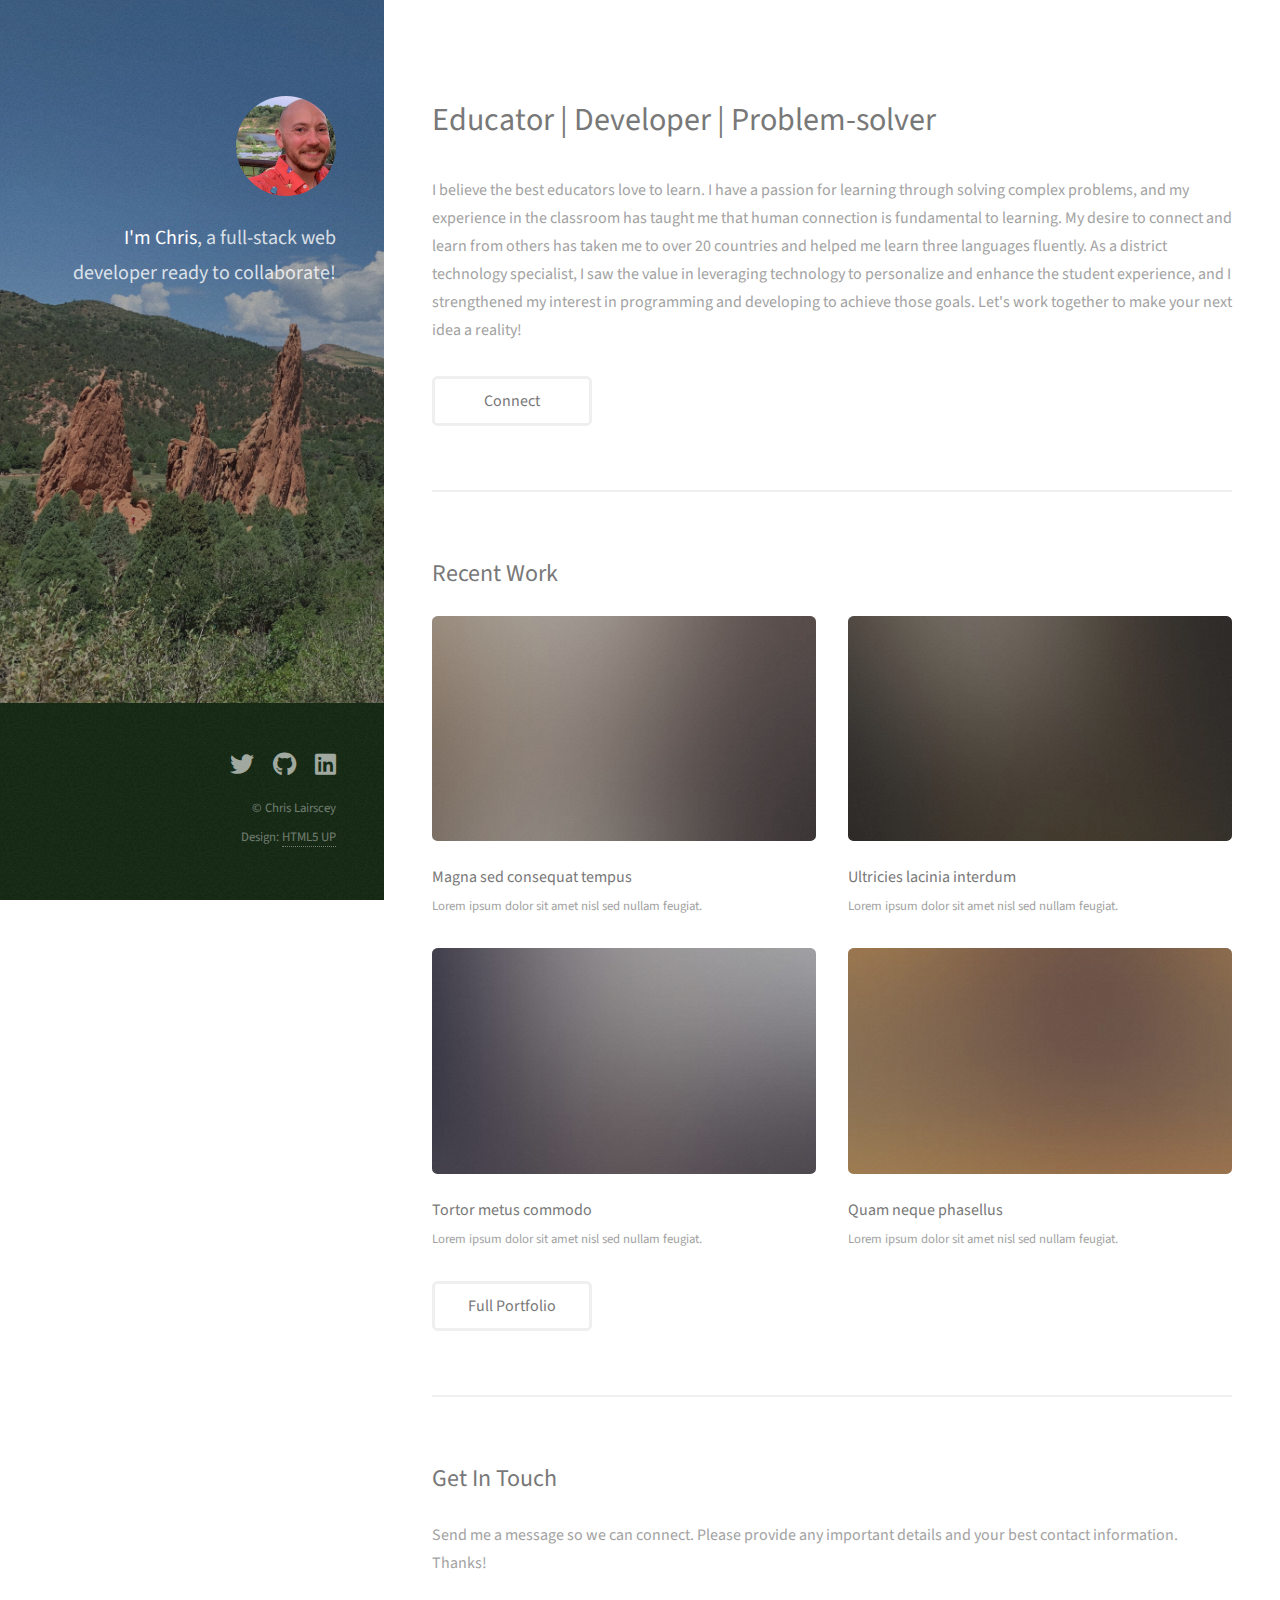
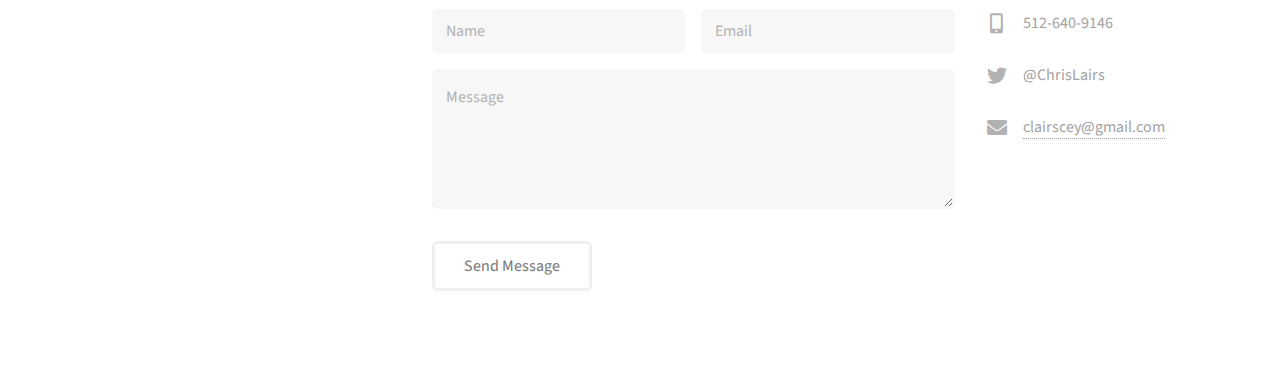
==== commit 21aeefad: "replace with new version of site" ====
--- a/index.html
+++ b/index.html
@@ -1,403 +1,142 @@
+<!DOCTYPE HTML>
+<!--
+	Strata by HTML5 UP
+	html5up.net | @ajlkn
+	Free for personal and commercial use under the CCA 3.0 license (html5up.net/license)
+-->
+<html>
+	<head>
+		<title>Chris Lairscey</title>
+		<meta charset="utf-8" />
+		<meta name="viewport" content="width=device-width, initial-scale=1, user-scalable=no" />
+		<link rel="stylesheet" href="assets/css/main.css" />
+	</head>
+	<body class="is-preload">
 
-<!DOCTYPE html>
-<!--[if lt IE 7]>      <html class="no-js lt-ie9 lt-ie8 lt-ie7"> <![endif]-->
-<!--[if IE 7]>         <html class="no-js lt-ie9 lt-ie8"> <![endif]-->
-<!--[if IE 8]>         <html class="no-js lt-ie9"> <![endif]-->
-<!--[if gt IE 8]><!--> <html class="no-js"> <!--<![endif]-->
-	<head>
-	<meta charset="utf-8">
-	<meta http-equiv="X-UA-Compatible" content="IE=edge">
-	<title>Verge &mdash; A free HTML5 Template by FREEHTML5.CO</title>
-	<meta name="viewport" content="width=device-width, initial-scale=1">
-	<meta name="description" content="Free HTML5 Template by FREEHTML5.CO" />
-	<meta name="keywords" content="free html5, free template, free bootstrap, html5, css3, mobile first, responsive" />
-	<meta name="author" content="FREEHTML5.CO" />
+		<!-- Header -->
+			<header id="header">
+				<div class="inner">
+					<a href="#" class="image avatar"><img src="images/avatar.jpg" alt="" /></a>
+					<h1><strong>I'm Chris</strong>, a full-stack<br />
+					web developer ready to collaborate!<br />
+					</h1>
+				</div>
+			</header>
 
-  <!-- 
-	//////////////////////////////////////////////////////
+		<!-- Main -->
+			<div id="main">
 
-	FREE HTML5 TEMPLATE 
-	DESIGNED & DEVELOPED by FREEHTML5.CO
-		
-	Website: 		http://freehtml5.co/
-	Email: 			info@freehtml5.co
-	Twitter: 		http://twitter.com/fh5co
-	Facebook: 	https://www.facebook.com/fh5co
+				<!-- One -->
+					<section id="one">
+						<header class="major">
+							<h2>Educator | Developer | Problem-solver</h2>
+						</header>
+						<p>I believe the best educators love to learn. I have a passion for learning through solving complex problems, and my experience in the classroom has taught me that human connection is fundamental to learning. My desire to connect and learn from others has taken me to over 20 countries and helped me learn three languages fluently. As a district technology specialist, I saw the value in leveraging technology to personalize and enhance the student experience, and I strengthened my interest in programming and developing to achieve those goals. Let's work together to make your next idea a reality!</p>
+						<ul class="actions">
+							<li><a href="#three" class="button">Connect</a></li>
+						</ul>
+					</section>
 
-	//////////////////////////////////////////////////////
-	 -->
-
-  <!-- Facebook and Twitter integration -->
-	<meta property="og:title" content=""/>
-	<meta property="og:image" content=""/>
-	<meta property="og:url" content=""/>
-	<meta property="og:site_name" content=""/>
-	<meta property="og:description" content=""/>
-	<meta name="twitter:title" content="" />
-	<meta name="twitter:image" content="" />
-	<meta name="twitter:url" content="" />
-	<meta name="twitter:card" content="" />
-
-	<!-- Place favicon.ico and apple-touch-icon.png in the root directory -->
-	<link rel="shortcut icon" href="favicon.ico">
-
-	<!-- Google Webfonts -->
-	<link href='http://fonts.googleapis.com/css?family=Roboto:400,300,100,500' rel='stylesheet' type='text/css'>
-	<link href='https://fonts.googleapis.com/css?family=Montserrat:400,700' rel='stylesheet' type='text/css'>
-	<link href='https://fonts.googleapis.com/css?family=Sanchez:400,400italic' rel='stylesheet' type='text/css'>
-	<link href='https://fonts.googleapis.com/css?family=Playfair+Display:400,400italic' rel='stylesheet' type='text/css'>
-	
-	<!-- Animate.css -->
-	<link rel="stylesheet" href="css/animate.css">
-	<!-- Icomoon Icon Fonts-->
-	<link rel="stylesheet" href="css/icomoon.css">
-	<!-- Magnific Popup -->
-	<link rel="stylesheet" href="css/magnific-popup.css">
-	<!-- Theme Style -->
-	<link rel="stylesheet" href="css/style.css">
-	<!-- Modernizr JS -->
-	<script src="js/modernizr-2.6.2.min.js"></script>
-	<!-- FOR IE9 below -->
-	<!--[if lt IE 9]>
-	<script src="js/respond.min.js"></script>
-	<![endif]-->
-
-	</head>
-	<body>
-		<header role="banner" id="fh5co-header" style="background-image: url(images/hero-4.jpg);" data-stellar-background-ratio="0.5">
-			<div class="fh5co-overlay"></div>
-			<div class="container">
-				<div class="fh5co-intro-wrap">
-					<div class="fh5co-intro">
+				<!-- Two -->
+					<section id="two">
+						<h2>Recent Work</h2>
 						<div class="row">
-							<div class="col-md-8 col-md-offset-2 text-center">
-								<h1 class="fh5co-intro-lead animate-1 to-animate">Verge</h1>
-								<h2 class="fh5co-intro-sub animate-2 to-animate">Hi! I&acute;m John Doe, a Senior Front-End Developer currently working at <a href="http://freehtml5.co" target="_blank">FREEHTML5.co</a></h2>
-								<p class="fh5co-social text-center" id="fh5co-intro-social">
-									<a href="#" class="to-animate"><i class="icon-facebook-with-circle"></i></a>
-									<a href="#" class="to-animate"><i class="icon-twitter-with-circle"></i></a>
-									<a href="#" class="to-animate"><i class="icon-dribbble-with-circle"></i></a>
-									<a href="#" class="to-animate"><i class="icon-google-with-circle"></i></a>
-									<a href="#" class="to-animate"><i class="icon-instagram-with-circle"></i></a>
-								</p>
+							<article class="col-6 col-12-xsmall work-item">
+								<a href="images/fulls/01.jpg" class="image fit thumb"><img src="images/thumbs/01.jpg" alt="" /></a>
+								<h3>Magna sed consequat tempus</h3>
+								<p>Lorem ipsum dolor sit amet nisl sed nullam feugiat.</p>
+							</article>
+							<article class="col-6 col-12-xsmall work-item">
+								<a href="images/fulls/02.jpg" class="image fit thumb"><img src="images/thumbs/02.jpg" alt="" /></a>
+								<h3>Ultricies lacinia interdum</h3>
+								<p>Lorem ipsum dolor sit amet nisl sed nullam feugiat.</p>
+							</article>
+							<article class="col-6 col-12-xsmall work-item">
+								<a href="images/fulls/03.jpg" class="image fit thumb"><img src="images/thumbs/03.jpg" alt="" /></a>
+								<h3>Tortor metus commodo</h3>
+								<p>Lorem ipsum dolor sit amet nisl sed nullam feugiat.</p>
+							</article>
+							<article class="col-6 col-12-xsmall work-item">
+								<a href="images/fulls/04.jpg" class="image fit thumb"><img src="images/thumbs/04.jpg" alt="" /></a>
+								<h3>Quam neque phasellus</h3>
+								<p>Lorem ipsum dolor sit amet nisl sed nullam feugiat.</p>
+							</article>
+							<!-- <article class="col-6 col-12-xsmall work-item">
+								<a href="images/fulls/05.jpg" class="image fit thumb"><img src="images/thumbs/05.jpg" alt="" /></a>
+								<h3>Nunc enim commodo aliquet</h3>
+								<p>Lorem ipsum dolor sit amet nisl sed nullam feugiat.</p>
+							</article>
+							<article class="col-6 col-12-xsmall work-item">
+								<a href="images/fulls/06.jpg" class="image fit thumb"><img src="images/thumbs/06.jpg" alt="" /></a>
+								<h3>Risus ornare lacinia</h3>
+								<p>Lorem ipsum dolor sit amet nisl sed nullam feugiat.</p>
+							</article> -->
+						</div>
+						<ul class="actions">
+							<li><a href="#" class="button">Full Portfolio</a></li>
+						</ul>
+					</section>
+				<!-- Three -->
+					<section id="three">
+						<h2>Get In Touch</h2>
+						<p>Send me a message so we can connect. Please provide any important details and your best contact information. Thanks!</p>
+						<div class="row">
+							<div class="col-8 col-12-small">
+								<form method="post" action="#">
+									<div class="row gtr-uniform gtr-50">
+										<div class="col-6 col-12-xsmall"><input type="text" name="name" id="name" placeholder="Name" /></div>
+										<div class="col-6 col-12-xsmall"><input type="email" name="email" id="email" placeholder="Email" /></div>
+										<div class="col-12"><textarea name="message" id="message" placeholder="Message" rows="4"></textarea></div>
+									</div>
+								</form>
+								<ul class="actions">
+									<li><input type="submit" value="Send Message" /></li>
+								</ul>
+							</div>
+							<div class="col-4 col-12-small">
+								<ul class="labeled-icons">
+									<li>
+										<h3 class="icon solid fa-mobile-alt"><span class="label">Phone</span></h3>
+										512-640-9146
+									</li>
+									<li>
+										<h3 class="icon brands fa-twitter"></h3>
+										@ChrisLairs
+									</li>
+									<li>
+										<h3 class="icon solid fa-envelope"><span class="label">Email</span></h3>
+										<a href="#">clairscey@gmail.com</a>
+									</li>
+								</ul>
 							</div>
 						</div>
-					</div>
-				</div>
-			</div>
-		</header>
-		
-		<main role="main" id="fh5co-main">
-			<div class="container" id="bio-animate">
-				<div class="row row-padded">
-					<div class="col-md-3">
-						<h2 class="fh5co-section-heading to-animate">Biography<span class="fh5co-border"></span></h2>
-					</div>
-					<div class="col-md-8 col-md-push-1">
-						<div class="row">
-							<div class="col-md-6 to-animate">
-								<p>Lorem ipsum dolor sit amet consectetur adipisicing elit. Sed doloremque nesciunt nulla rerum. Ut ipsum tempora magni exercitationem officiis maxime in totam cupiditate doloribus repellat dolorem modi aperiam vitae quia sit asperiores saepe labore eligendi quisquam a eaque incidunt.</p>
+					</section>
 
-								<p>Accusamus in odio nostrum provident assumenda magni asperiores quia dolorem sint nulla incidunt distinctio nesciunt maiores. Ex modi est soluta consequatur. Sequi cumque tempora blanditiis repellat quisquam at a dolorum molestias itaque eaque! Dolor doloremque expedita voluptas blanditiis modi.</p>
-							</div>
-							<div class="col-md-6 to-animate">
-								<p>Right molestiae similique enim aliquam deleniti necessitatibus commodi ut blanditiis facere dolore in praesentium? Cupiditate tempore impedit nostrum eveniet deserunt natus dolor recusandae pariatur eligendi unde molestiae autem veniam voluptatem porro quaerat. </p>
-								<p>Lorem ipsum dolor sit amet consectetur adipisicing elit. Veritatis dolor pariatur quidem ab eos saepe suscipit ducimus vitae blanditiis vero qui quam ipsa possimus alias dolore culpa placeat nesciunt quas!</p>
-							</div>
-						</div>
-					</div>
-				</div>
-				<!-- END .row -->
-			</div>
-			<!-- END .container -->
-			
-			<div class="fh5co-section-seperator" style="background-image: url(images/hero-2.jpg);" data-stellar-background-ratio="0.5">
-				<div class="fh5co-overlay"></div>
-				<div class="container" id="counter-animate">
-					<div class="fh5co-section-content-wrap">
-						<div class="fh5co-section-content">
-							<div class="row">
-								<div class="col-md-4 text-center to-animate">
-									<span class="fh5co-counter js-counter" data-from="0" data-to="28" data-speed="5000" data-refresh-interval="50"></span>
-									<span class="fh5co-counter-label">Clients Worked With</span>
-									
-								</div>
-								<div class="col-md-4 text-center to-animate">
-									<span class="fh5co-counter js-counter" data-from="0" data-to="57" data-speed="5000" data-refresh-interval="50"></span>
-									<span class="fh5co-counter-label">Completed Projects</span>
-								</div>
-								<div class="col-md-4 text-center to-animate">
-									<span class="fh5co-counter js-counter" data-from="0" data-to="34023" data-speed="5000" data-refresh-interval="50"></span>
-									<span class="fh5co-counter-label">Line of Codes</span>
-								</div>
-							</div>
-						</div>
-					</div>
-				</div>
-			</div>
-			<!-- END .container -->
-
-			<div class="container" id="projects-animate">
-				<div class="row row-padded">
-					<div class="col-md-3">
-						<h2 class="fh5co-section-heading to-animate">Projects<span class="fh5co-border"></span></h2>
-						<p class="to-animate">Libero velit fugit blanditiis tempora repellat iste inventore amet quaerat ex aliquid sint labore placeat esse.</p>
-					</div>
-					<div class="col-md-8 col-md-push-1">
-						<div class="row">
-							<div class="col-md-6 col-sm-6 col-xs-6 col-xxs-12 fh5co-project to-animate">
-								<a href="images/work_1.jpg" class="image-popup">
-									<div class="fh5co-overlay-text">Project no. 1</div>
-									<div class="fh5co-overlay"></div>
-									<img src="images/work_1.jpg" alt="Free HTML5 Template" class="img-responsive">
-								</a>
-							</div>
-							<div class="col-md-6 col-sm-6 col-xs-6 col-xxs-12 fh5co-project to-animate">
-								<a href="images/work_2.jpg" class="image-popup">
-									<div class="fh5co-overlay-text">Project no. 2</div>
-									<div class="fh5co-overlay"></div>
-									<img src="images/work_2.jpg" alt="Free HTML5 Template" class="img-responsive">
-								</a>
-							</div>
-							<div class="col-md-6 col-sm-6 col-xs-6 col-xxs-12 fh5co-project to-animate">
-								<a href="images/work_3.jpg" class="image-popup">
-									<div class="fh5co-overlay-text">Project no. 3</div>
-									<div class="fh5co-overlay"></div>
-									<img src="images/work_3.jpg" alt="Free HTML5 Template" class="img-responsive">
-								</a>
-							</div>
-							<div class="col-md-6 col-sm-6 col-xs-6 col-xxs-12 fh5co-project to-animate">
-								<a href="images/work_4.jpg" class="image-popup">
-									<div class="fh5co-overlay-text">Project no. 4</div>
-									<div class="fh5co-overlay"></div>
-									<img src="images/work_4.jpg" alt="Free HTML5 Template" class="img-responsive">
-								</a>
-							</div>
-							<div class="col-md-6 col-sm-6 col-xs-6 col-xxs-12 fh5co-project to-animate">
-								<a href="images/work_5.jpg" class="image-popup">
-									<div class="fh5co-overlay-text">Project no. 5</div>
-									<div class="fh5co-overlay"></div>
-									<img src="images/work_5.jpg" alt="Free HTML5 Template" class="img-responsive">
-								</a>
-							</div>
-							<div class="col-md-6 col-sm-6 col-xs-6 col-xxs-12 fh5co-project to-animate">
-								<a href="images/work_6.jpg" class="image-popup">
-									<div class="fh5co-overlay-text">Project no. 6</div>
-									<div class="fh5co-overlay"></div>
-									<img src="images/work_6.jpg" alt="Free HTML5 Template" class="img-responsive">
-								</a>
-							</div>
-							
-						</div>
-					</div>
-				</div>
-				<!-- END .row -->
-			</div>
-			<!-- END .container -->
-
-			<div class="fh5co-section-seperator" id="testimony-animate" style="background-image: url(images/hero-3.jpg);" data-stellar-background-ratio="0.5">
-				<div class="fh5co-overlay"></div>
-				<div class="container">
-					<div class="fh5co-section-content-wrap">
-						<div class="fh5co-section-content">
-							<div class="row">
-								<div class="col-md-9 col-md-offset-1 fh5co-testimony to-animate">
-									<blockquote>
-										<p class="text-center quote">&ldquo;Design is not just what it looks like and feels like. Design is how it <em>works</em>. &rdquo; <cite class="author">&mdash; Steve Jobs</cite></p>
-									</blockquote>
-								</div>
-							</div>
-						</div>
-					</div>
-				</div>
-			</div>
-			<!-- END .container -->
-
-			<div class="container" id="services-animate">
-				<div class="row row-padded">
-					<div class="col-md-3">
-						<h2 class="fh5co-section-heading to-animate">Services<span class="fh5co-border"></span></h2>
-						<p class="to-animate">Libero velit fugit blanditiis tempora repellat iste inventore amet quaerat ex aliquid sint labore placeat esse.</p>
-					</div>
-					<div class="col-md-8 col-md-push-1">
-						<div class="row">
-							<div class="col-md-12">
-								<div class="fh5co-accordion-wrap">
-									<div class="fh5co-accordion to-animate">
-										<div class="fh5co-accordion-head">
-											<a href="#" class="fh5co-accordion-toggle js-fh5co-accordion-toggle">Show More</a>
-											<h3><i class="icon-clapperboard"></i>Creative Direction</h3>
-										</div>
-										<div class="fh5co-accordion-body active">
-											<p>Lorem ipsum dolor sit amet, consectetur adipisicing elit. Earum distinctio at molestias atque in adipisci vero porro nam, enim excepturi esse. Quisquam, cupiditate inventore excepturi totam sint, nisi illo sit dicta dignissimos amet alias facilis molestiae in quaerat. Veritatis doloribus voluptates esse culpa perferendis laudantium sunt dolor laborum, odit dolores.</p>
-										</div>	
-									</div>
-									<!-- END .fh5co-accordion -->
-
-									<div class="fh5co-accordion to-animate">
-										<div class="fh5co-accordion-head">
-											<a href="#" class="fh5co-accordion-toggle js-fh5co-accordion-toggle">Show More</a>
-											<h3><i class="icon-hand"></i>Logo &amp; Identity Design</h3>
-										</div>
-										<div class="fh5co-accordion-body">
-											<p>Lorem ipsum dolor sit amet, consectetur adipisicing elit. Earum distinctio at molestias atque in adipisci vero porro nam, enim excepturi esse. Quisquam, cupiditate inventore excepturi totam sint, nisi illo sit dicta dignissimos amet alias facilis molestiae in quaerat. Veritatis doloribus voluptates esse culpa perferendis laudantium sunt dolor laborum, odit dolores.</p>
-										</div>	
-									</div>
-									<!-- END .fh5co-accordion -->
-									
-									<div class="fh5co-accordion to-animate">
-										<div class="fh5co-accordion-head">
-											<a href="#" class="fh5co-accordion-toggle js-fh5co-accordion-toggle">Show More</a>
-											<h3><i class="icon-laptop"></i>Websites</h3>
-										</div>
-										<div class="fh5co-accordion-body">
-											<p>Lorem ipsum dolor sit amet, consectetur adipisicing elit. Earum distinctio at molestias atque in adipisci vero porro nam, enim excepturi esse. Quisquam, cupiditate inventore excepturi totam sint, nisi illo sit dicta dignissimos amet alias facilis molestiae in quaerat. Veritatis doloribus voluptates esse culpa perferendis laudantium sunt dolor laborum, odit dolores.</p>
-										</div>	
-									</div>
-									<!-- END .fh5co-accordion -->
-
-									<div class="fh5co-accordion to-animate">
-										<div class="fh5co-accordion-head">
-											<a href="#" class="fh5co-accordion-toggle js-fh5co-accordion-toggle">Show More</a>
-											<h3><i class="icon-shopping-cart"></i>Ecommerce</h3>
-										</div>
-										<div class="fh5co-accordion-body">
-											<p>Lorem ipsum dolor sit amet, consectetur adipisicing elit. Earum distinctio at molestias atque in adipisci vero porro nam, enim excepturi esse. Quisquam, cupiditate inventore excepturi totam sint, nisi illo sit dicta dignissimos amet alias facilis molestiae in quaerat. Veritatis doloribus voluptates esse culpa perferendis laudantium sunt dolor laborum, odit dolores.</p>
-										</div>	
-									</div>
-									<!-- END .fh5co-accordion -->
-
-									<div class="fh5co-accordion to-animate">
-										<div class="fh5co-accordion-head">
-											<a href="#" class="fh5co-accordion-toggle js-fh5co-accordion-toggle">Show More</a>
-											<h3><i class="icon-mobile"></i>Responsive &amp; Mobile</h3>
-										</div>
-										<div class="fh5co-accordion-body">
-											<p>Lorem ipsum dolor sit amet, consectetur adipisicing elit. Earum distinctio at molestias atque in adipisci vero porro nam, enim excepturi esse. Quisquam, cupiditate inventore excepturi totam sint, nisi illo sit dicta dignissimos amet alias facilis molestiae in quaerat. Veritatis doloribus voluptates esse culpa perferendis laudantium sunt dolor laborum, odit dolores.</p>
-										</div>	
-									</div>
-									<!-- END .fh5co-accordion -->
-
-									<div class="fh5co-accordion to-animate">
-										<div class="fh5co-accordion-head">
-											<a href="#" class="fh5co-accordion-toggle js-fh5co-accordion-toggle">Show More</a>
-											<h3><i class="icon-man"></i>User Experience</h3>
-										</div>
-										<div class="fh5co-accordion-body">
-											<p>Lorem ipsum dolor sit amet, consectetur adipisicing elit. Earum distinctio at molestias atque in adipisci vero porro nam, enim excepturi esse. Quisquam, cupiditate inventore excepturi totam sint, nisi illo sit dicta dignissimos amet alias facilis molestiae in quaerat. Veritatis doloribus voluptates esse culpa perferendis laudantium sunt dolor laborum, odit dolores.</p>
-										</div>	
-									</div>
-									<!-- END .fh5co-accordion -->
-
-									<div class="fh5co-accordion to-animate">
-										<div class="fh5co-accordion-head">
-											<a href="#" class="fh5co-accordion-toggle js-fh5co-accordion-toggle">Show More</a>
-											<h3><i class="icon-mail"></i>Email Marketing</h3>
-										</div>
-										<div class="fh5co-accordion-body">
-											<p>Lorem ipsum dolor sit amet, consectetur adipisicing elit. Earum distinctio at molestias atque in adipisci vero porro nam, enim excepturi esse. Quisquam, cupiditate inventore excepturi totam sint, nisi illo sit dicta dignissimos amet alias facilis molestiae in quaerat. Veritatis doloribus voluptates esse culpa perferendis laudantium sunt dolor laborum, odit dolores.</p>
-										</div>	
-									</div>
-									<!-- END .fh5co-accordion -->
-
-								</div>
-							</div>
-						</div>
-					</div>
-				</div>
-				<!-- END .row -->
+				<!-- Four -->
 
 			</div>
-			<!-- END .container -->
 
-			<div class="fh5co-section-seperator fh5co-section-seperator-white" id="contact-animate" style="background-image: url(images/hero-4.jpg);" data-stellar-background-ratio="0.5">
-				<div class="fh5co-overlay"></div>
-				<div class="container">
-					<div class="fh5co-section-content-wrap">
-						<div class="fh5co-section-content">
-							<div class="row">
-								
-								<div class="col-md-3">
-									<h2 class="fh5co-section-heading to-animate">Get In Touch<span class="fh5co-border"></span></h2>
-									
-									<ul class="fh5co-contact">
-										<li class="fh5co-contact-address to-animate">
-											<i class="icon-home"></i>
-											5555 Love Paradise 56 New Clity 5655, Excel Tower United Kingdom
-										</li>
-										<li class="to-animate"><i class="icon-phone"></i> (123) 465-6789</li>
-										<li class="to-animate"><i class="icon-email"></i>info@freehtml5.co</li>
-										<li class="to-animate"><i class="icon-globe"></i> <a href="http://freehtml5.co/" target="_blank">freehtml5.co</a></li>
-									</ul>
-								</div>
+		<!-- Footer -->
+			<footer id="footer">
+				<div class="inner">
+					<ul class="icons">
+						<li><a href="https://twitter.com/ChrisLairs" class="icon brands fa-twitter"><span class="label">Twitter</span></a></li>
+						<li><a href="#" class="icon brands fa-github"><span class="label">Github</span></a></li>
+						<li><a href="https://www.linkedin.com/in/chris-lairscey-523969164/" class="icon brands fa-linkedin"><span class="label">LinkedIn</span></a></li>
+					</ul>
+					<ul class="copyright">
+						<li>&copy; Chris Lairscey</li><li>Design: <a href="http://html5up.net">HTML5 UP</a></li>
+					</ul>
+				</div>
+			</footer>
 
-								<div class="col-md-8 col-md-push-1">
-									<div class="row">
-										<div class="col-md-6">
-											<div class="form-group to-animate">
-												<label for="name" class="sr-only">Name</label>
-												<input type="text" id="name" class="form-control" placeholder="Name">
-											</div>
-											<div class="form-group to-animate">
-												<label for="email" class="sr-only">Email</label>
-												<input type="email" id="email" class="form-control" placeholder="Email">
-											</div>
-											<div class="form-group to-animate">
-												<label for="phone" class="sr-only">Phone</label>
-												<input type="text" id="phone" class="form-control" placeholder="Phone">
-											</div>
-										</div>
-										<div class="col-md-6">
-											<div class="form-group to-animate">
-												<label for="message" class="sr-only">Message</label>
-												<textarea name="" id="message" cols="30" rows="5" class="form-control" placeholder="Message"></textarea>
-											</div>
-											<div class="form-group to-animate">
-												<input type="submit" class="btn btn-primary btn-block" value="Send Message">
-											</div>
-										</div>
+		<!-- Scripts -->
+			<script src="assets/js/jquery.min.js"></script>
+			<script src="assets/js/jquery.poptrox.min.js"></script>
+			<script src="assets/js/browser.min.js"></script>
+			<script src="assets/js/breakpoints.min.js"></script>
+			<script src="assets/js/util.js"></script>
+			<script src="assets/js/main.js"></script>
 
-									</div>
-								</div>
-
-							</div>
-						</div>
-					</div>
-				</div>
-			</div>
-			<!-- END .container -->
-
-		</main>
-
-		<footer role="contentinfo" id="fh5co-footer">
-			<div class="container" id="footer-animate">
-				<div class="row row-padded">
-					<div class="col-md-8 col-md-push-4">
-						<p class="to-animate">&copy; 2015 Free Verge. All Rights Reserved. Designed: <a href="http://freehtml5.co" target="_blank">FREEHTML5.co</a></p>
-						<p class="to-animate">Images: <a href="http://unsplash.com" target="_blank">Unsplash</a> &amp; <a href="http://plmd.me" target="_blank">plmd.me</a></p>
-					</div>
-				</div>
-			</div>
-			<!-- END .container -->
-		</footer>
-
-		<!-- jQuery -->
-		<script src="js/jquery.min.js"></script>
-		<!-- jQuery Easing -->
-		<script src="js/jquery.easing.1.3.js"></script>
-		<!-- Bootstrap -->
-		<script src="js/bootstrap.min.js"></script>
-		<!-- Waypoints -->
-		<script src="js/jquery.waypoints.min.js"></script>
-		<!-- Stellar -->
-		<script src="js/jquery.stellar.min.js"></script>
-		<!-- countTo -->
-		<script src="js/jquery.countTo.js"></script>
-		<!-- Magnific Popup -->
-		<script src="js/jquery.magnific-popup.min.js"></script>
-		<!-- Main JS -->
-		<script src="js/main.js"></script>
-
-	
 	</body>
-</html>
+</html>--- a/assets/css/main.css
+++ b/assets/css/main.css
@@ -0,0 +1,3221 @@
+@import url("fontawesome-all.min.css");
+@import url("https://fonts.googleapis.com/css?family=Source+Sans+Pro:400,400italic");
+
+/*
+	Strata by HTML5 UP
+	html5up.net | @ajlkn
+	Free for personal and commercial use under the CCA 3.0 license (html5up.net/license)
+*/
+
+html, body, div, span, applet, object,
+iframe, h1, h2, h3, h4, h5, h6, p, blockquote,
+pre, a, abbr, acronym, address, big, cite,
+code, del, dfn, em, img, ins, kbd, q, s, samp,
+small, strike, strong, sub, sup, tt, var, b,
+u, i, center, dl, dt, dd, ol, ul, li, fieldset,
+form, label, legend, table, caption, tbody,
+tfoot, thead, tr, th, td, article, aside,
+canvas, details, embed, figure, figcaption,
+footer, header, hgroup, menu, nav, output, ruby,
+section, summary, time, mark, audio, video {
+	margin: 0;
+	padding: 0;
+	border: 0;
+	font-size: 100%;
+	font: inherit;
+	vertical-align: baseline;}
+
+article, aside, details, figcaption, figure,
+footer, header, hgroup, menu, nav, section {
+	display: block;}
+
+body {
+	line-height: 1;
+}
+
+ol, ul {
+	list-style: none;
+}
+
+blockquote, q {
+	quotes: none;
+}
+
+	blockquote:before, blockquote:after, q:before, q:after {
+		content: '';
+		content: none;
+	}
+
+table {
+	border-collapse: collapse;
+	border-spacing: 0;
+}
+
+body {
+	-webkit-text-size-adjust: none;
+}
+
+mark {
+	background-color: transparent;
+	color: inherit;
+}
+
+input::-moz-focus-inner {
+	border: 0;
+	padding: 0;
+}
+
+input, select, textarea {
+	-moz-appearance: none;
+	-webkit-appearance: none;
+	-ms-appearance: none;
+	appearance: none;
+}
+
+/* Basic */
+
+	html {
+		box-sizing: border-box;
+	}
+
+	*, *:before, *:after {
+		box-sizing: inherit;
+	}
+
+	body {
+		background: #fff;
+	}
+
+		body.is-preload *, body.is-preload *:before, body.is-preload *:after {
+			-moz-animation: none !important;
+			-webkit-animation: none !important;
+			-ms-animation: none !important;
+			animation: none !important;
+			-moz-transition: none !important;
+			-webkit-transition: none !important;
+			-ms-transition: none !important;
+			transition: none !important;
+		}
+
+	body, input, select, textarea {
+		color: #a2a2a2;
+		font-family: "Source Sans Pro", Helvetica, sans-serif;
+		font-size: 16pt;
+		font-weight: 400;
+		line-height: 1.75em;
+	}
+
+	a {
+		-moz-transition: color 0.2s ease-in-out, border-color 0.2s ease-in-out;
+		-webkit-transition: color 0.2s ease-in-out, border-color 0.2s ease-in-out;
+		-ms-transition: color 0.2s ease-in-out, border-color 0.2s ease-in-out;
+		transition: color 0.2s ease-in-out, border-color 0.2s ease-in-out;
+		border-bottom: dotted 1px;
+		color: #49bf9d;
+		text-decoration: none;
+	}
+
+		a:hover {
+			border-bottom-color: transparent;
+			color: #49bf9d !important;
+			text-decoration: none;
+		}
+
+	strong, b {
+		color: #787878;
+		font-weight: 400;
+	}
+
+	em, i {
+		font-style: italic;
+	}
+
+	p {
+		margin: 0 0 2em 0;
+	}
+
+	h1, h2, h3, h4, h5, h6 {
+		color: #787878;
+		font-weight: 400;
+		line-height: 1em;
+		margin: 0 0 1em 0;
+	}
+
+		h1 a, h2 a, h3 a, h4 a, h5 a, h6 a {
+			color: inherit;
+			text-decoration: none;
+		}
+
+	h1 {
+		font-size: 2em;
+		line-height: 1.5em;
+	}
+
+	h2 {
+		font-size: 1.5em;
+		line-height: 1.5em;
+	}
+
+	h3 {
+		font-size: 1.25em;
+		line-height: 1.5em;
+	}
+
+	h4 {
+		font-size: 1.1em;
+		line-height: 1.5em;
+	}
+
+	h5 {
+		font-size: 0.9em;
+		line-height: 1.5em;
+	}
+
+	h6 {
+		font-size: 0.7em;
+		line-height: 1.5em;
+	}
+
+	sub {
+		font-size: 0.8em;
+		position: relative;
+		top: 0.5em;
+	}
+
+	sup {
+		font-size: 0.8em;
+		position: relative;
+		top: -0.5em;
+	}
+
+	hr {
+		border: 0;
+		border-bottom: solid 2px #efefef;
+		margin: 2em 0;
+	}
+
+		hr.major {
+			margin: 3em 0;
+		}
+
+	blockquote {
+		border-left: solid 6px #efefef;
+		font-style: italic;
+		margin: 0 0 2em 0;
+		padding: 0.5em 0 0.5em 1.5em;
+	}
+
+	code {
+		background: #f7f7f7;
+		border-radius: 0.35em;
+		border: solid 2px #efefef;
+		font-family: "Courier New", monospace;
+		font-size: 0.9em;
+		margin: 0 0.25em;
+		padding: 0.25em 0.65em;
+	}
+
+	pre {
+		-webkit-overflow-scrolling: touch;
+		font-family: "Courier New", monospace;
+		font-size: 0.9em;
+		margin: 0 0 2em 0;
+	}
+
+		pre code {
+			display: block;
+			line-height: 1.75em;
+			padding: 1em 1.5em;
+			overflow-x: auto;
+		}
+
+	.align-left {
+		text-align: left;
+	}
+
+	.align-center {
+		text-align: center;
+	}
+
+	.align-right {
+		text-align: right;
+	}
+
+/* Container */
+
+	.container {
+		margin: 0 auto;
+		max-width: calc(100% - 4em);
+		width: 100%;
+	}
+
+		.container.xsmall {
+			width: 25%;
+		}
+
+		.container.small {
+			width: 50%;
+		}
+
+		.container.medium {
+			width: 75%;
+		}
+
+		.container.large {
+			width: 125%;
+		}
+
+		.container.xlarge {
+			width: 150%;
+		}
+
+		.container.max {
+			width: 100%;
+		}
+
+		@media screen and (max-width: 980px) {
+
+			.container {
+				width: 100% !important;
+				max-width: 100% !important;
+			}
+
+		}
+
+		@media screen and (max-width: 480px) {
+
+			.container {
+				max-width: calc(100% - 3em);
+			}
+
+		}
+
+/* Row */
+
+	.row {
+		display: flex;
+		flex-wrap: wrap;
+		box-sizing: border-box;
+		align-items: stretch;
+	}
+
+		.row > * {
+			box-sizing: border-box;
+		}
+
+		.row.gtr-uniform > * > :last-child {
+			margin-bottom: 0;
+		}
+
+		.row.aln-left {
+			justify-content: flex-start;
+		}
+
+		.row.aln-center {
+			justify-content: center;
+		}
+
+		.row.aln-right {
+			justify-content: flex-end;
+		}
+
+		.row.aln-top {
+			align-items: flex-start;
+		}
+
+		.row.aln-middle {
+			align-items: center;
+		}
+
+		.row.aln-bottom {
+			align-items: flex-end;
+		}
+
+		.row > .imp {
+			order: -1;
+		}
+
+		.row > .col-1 {
+			width: 8.33333%;
+		}
+
+		.row > .off-1 {
+			margin-left: 8.33333%;
+		}
+
+		.row > .col-2 {
+			width: 16.66667%;
+		}
+
+		.row > .off-2 {
+			margin-left: 16.66667%;
+		}
+
+		.row > .col-3 {
+			width: 25%;
+		}
+
+		.row > .off-3 {
+			margin-left: 25%;
+		}
+
+		.row > .col-4 {
+			width: 33.33333%;
+		}
+
+		.row > .off-4 {
+			margin-left: 33.33333%;
+		}
+
+		.row > .col-5 {
+			width: 41.66667%;
+		}
+
+		.row > .off-5 {
+			margin-left: 41.66667%;
+		}
+
+		.row > .col-6 {
+			width: 50%;
+		}
+
+		.row > .off-6 {
+			margin-left: 50%;
+		}
+
+		.row > .col-7 {
+			width: 58.33333%;
+		}
+
+		.row > .off-7 {
+			margin-left: 58.33333%;
+		}
+
+		.row > .col-8 {
+			width: 66.66667%;
+		}
+
+		.row > .off-8 {
+			margin-left: 66.66667%;
+		}
+
+		.row > .col-9 {
+			width: 75%;
+		}
+
+		.row > .off-9 {
+			margin-left: 75%;
+		}
+
+		.row > .col-10 {
+			width: 83.33333%;
+		}
+
+		.row > .off-10 {
+			margin-left: 83.33333%;
+		}
+
+		.row > .col-11 {
+			width: 91.66667%;
+		}
+
+		.row > .off-11 {
+			margin-left: 91.66667%;
+		}
+
+		.row > .col-12 {
+			width: 100%;
+		}
+
+		.row > .off-12 {
+			margin-left: 100%;
+		}
+
+		.row.gtr-0 {
+			margin-top: 0;
+			margin-left: 0em;
+		}
+
+			.row.gtr-0 > * {
+				padding: 0 0 0 0em;
+			}
+
+			.row.gtr-0.gtr-uniform {
+				margin-top: 0em;
+			}
+
+				.row.gtr-0.gtr-uniform > * {
+					padding-top: 0em;
+				}
+
+		.row.gtr-25 {
+			margin-top: 0;
+			margin-left: -0.625em;
+		}
+
+			.row.gtr-25 > * {
+				padding: 0 0 0 0.625em;
+			}
+
+			.row.gtr-25.gtr-uniform {
+				margin-top: -0.625em;
+			}
+
+				.row.gtr-25.gtr-uniform > * {
+					padding-top: 0.625em;
+				}
+
+		.row.gtr-50 {
+			margin-top: 0;
+			margin-left: -1.25em;
+		}
+
+			.row.gtr-50 > * {
+				padding: 0 0 0 1.25em;
+			}
+
+			.row.gtr-50.gtr-uniform {
+				margin-top: -1.25em;
+			}
+
+				.row.gtr-50.gtr-uniform > * {
+					padding-top: 1.25em;
+				}
+
+		.row {
+			margin-top: 0;
+			margin-left: -2.5em;
+		}
+
+			.row > * {
+				padding: 0 0 0 2.5em;
+			}
+
+			.row.gtr-uniform {
+				margin-top: -2.5em;
+			}
+
+				.row.gtr-uniform > * {
+					padding-top: 2.5em;
+				}
+
+		.row.gtr-150 {
+			margin-top: 0;
+			margin-left: -3.75em;
+		}
+
+			.row.gtr-150 > * {
+				padding: 0 0 0 3.75em;
+			}
+
+			.row.gtr-150.gtr-uniform {
+				margin-top: -3.75em;
+			}
+
+				.row.gtr-150.gtr-uniform > * {
+					padding-top: 3.75em;
+				}
+
+		.row.gtr-200 {
+			margin-top: 0;
+			margin-left: -5em;
+		}
+
+			.row.gtr-200 > * {
+				padding: 0 0 0 5em;
+			}
+
+			.row.gtr-200.gtr-uniform {
+				margin-top: -5em;
+			}
+
+				.row.gtr-200.gtr-uniform > * {
+					padding-top: 5em;
+				}
+
+		@media screen and (max-width: 1800px) {
+
+			.row {
+				display: flex;
+				flex-wrap: wrap;
+				box-sizing: border-box;
+				align-items: stretch;
+			}
+
+				.row > * {
+					box-sizing: border-box;
+				}
+
+				.row.gtr-uniform > * > :last-child {
+					margin-bottom: 0;
+				}
+
+				.row.aln-left {
+					justify-content: flex-start;
+				}
+
+				.row.aln-center {
+					justify-content: center;
+				}
+
+				.row.aln-right {
+					justify-content: flex-end;
+				}
+
+				.row.aln-top {
+					align-items: flex-start;
+				}
+
+				.row.aln-middle {
+					align-items: center;
+				}
+
+				.row.aln-bottom {
+					align-items: flex-end;
+				}
+
+				.row > .imp-xlarge {
+					order: -1;
+				}
+
+				.row > .col-1-xlarge {
+					width: 8.33333%;
+				}
+
+				.row > .off-1-xlarge {
+					margin-left: 8.33333%;
+				}
+
+				.row > .col-2-xlarge {
+					width: 16.66667%;
+				}
+
+				.row > .off-2-xlarge {
+					margin-left: 16.66667%;
+				}
+
+				.row > .col-3-xlarge {
+					width: 25%;
+				}
+
+				.row > .off-3-xlarge {
+					margin-left: 25%;
+				}
+
+				.row > .col-4-xlarge {
+					width: 33.33333%;
+				}
+
+				.row > .off-4-xlarge {
+					margin-left: 33.33333%;
+				}
+
+				.row > .col-5-xlarge {
+					width: 41.66667%;
+				}
+
+				.row > .off-5-xlarge {
+					margin-left: 41.66667%;
+				}
+
+				.row > .col-6-xlarge {
+					width: 50%;
+				}
+
+				.row > .off-6-xlarge {
+					margin-left: 50%;
+				}
+
+				.row > .col-7-xlarge {
+					width: 58.33333%;
+				}
+
+				.row > .off-7-xlarge {
+					margin-left: 58.33333%;
+				}
+
+				.row > .col-8-xlarge {
+					width: 66.66667%;
+				}
+
+				.row > .off-8-xlarge {
+					margin-left: 66.66667%;
+				}
+
+				.row > .col-9-xlarge {
+					width: 75%;
+				}
+
+				.row > .off-9-xlarge {
+					margin-left: 75%;
+				}
+
+				.row > .col-10-xlarge {
+					width: 83.33333%;
+				}
+
+				.row > .off-10-xlarge {
+					margin-left: 83.33333%;
+				}
+
+				.row > .col-11-xlarge {
+					width: 91.66667%;
+				}
+
+				.row > .off-11-xlarge {
+					margin-left: 91.66667%;
+				}
+
+				.row > .col-12-xlarge {
+					width: 100%;
+				}
+
+				.row > .off-12-xlarge {
+					margin-left: 100%;
+				}
+
+				.row.gtr-0 {
+					margin-top: 0;
+					margin-left: 0em;
+				}
+
+					.row.gtr-0 > * {
+						padding: 0 0 0 0em;
+					}
+
+					.row.gtr-0.gtr-uniform {
+						margin-top: 0em;
+					}
+
+						.row.gtr-0.gtr-uniform > * {
+							padding-top: 0em;
+						}
+
+				.row.gtr-25 {
+					margin-top: 0;
+					margin-left: -0.625em;
+				}
+
+					.row.gtr-25 > * {
+						padding: 0 0 0 0.625em;
+					}
+
+					.row.gtr-25.gtr-uniform {
+						margin-top: -0.625em;
+					}
+
+						.row.gtr-25.gtr-uniform > * {
+							padding-top: 0.625em;
+						}
+
+				.row.gtr-50 {
+					margin-top: 0;
+					margin-left: -1.25em;
+				}
+
+					.row.gtr-50 > * {
+						padding: 0 0 0 1.25em;
+					}
+
+					.row.gtr-50.gtr-uniform {
+						margin-top: -1.25em;
+					}
+
+						.row.gtr-50.gtr-uniform > * {
+							padding-top: 1.25em;
+						}
+
+				.row {
+					margin-top: 0;
+					margin-left: -2.5em;
+				}
+
+					.row > * {
+						padding: 0 0 0 2.5em;
+					}
+
+					.row.gtr-uniform {
+						margin-top: -2.5em;
+					}
+
+						.row.gtr-uniform > * {
+							padding-top: 2.5em;
+						}
+
+				.row.gtr-150 {
+					margin-top: 0;
+					margin-left: -3.75em;
+				}
+
+					.row.gtr-150 > * {
+						padding: 0 0 0 3.75em;
+					}
+
+					.row.gtr-150.gtr-uniform {
+						margin-top: -3.75em;
+					}
+
+						.row.gtr-150.gtr-uniform > * {
+							padding-top: 3.75em;
+						}
+
+				.row.gtr-200 {
+					margin-top: 0;
+					margin-left: -5em;
+				}
+
+					.row.gtr-200 > * {
+						padding: 0 0 0 5em;
+					}
+
+					.row.gtr-200.gtr-uniform {
+						margin-top: -5em;
+					}
+
+						.row.gtr-200.gtr-uniform > * {
+							padding-top: 5em;
+						}
+
+		}
+
+		@media screen and (max-width: 1280px) {
+
+			.row {
+				display: flex;
+				flex-wrap: wrap;
+				box-sizing: border-box;
+				align-items: stretch;
+			}
+
+				.row > * {
+					box-sizing: border-box;
+				}
+
+				.row.gtr-uniform > * > :last-child {
+					margin-bottom: 0;
+				}
+
+				.row.aln-left {
+					justify-content: flex-start;
+				}
+
+				.row.aln-center {
+					justify-content: center;
+				}
+
+				.row.aln-right {
+					justify-content: flex-end;
+				}
+
+				.row.aln-top {
+					align-items: flex-start;
+				}
+
+				.row.aln-middle {
+					align-items: center;
+				}
+
+				.row.aln-bottom {
+					align-items: flex-end;
+				}
+
+				.row > .imp-large {
+					order: -1;
+				}
+
+				.row > .col-1-large {
+					width: 8.33333%;
+				}
+
+				.row > .off-1-large {
+					margin-left: 8.33333%;
+				}
+
+				.row > .col-2-large {
+					width: 16.66667%;
+				}
+
+				.row > .off-2-large {
+					margin-left: 16.66667%;
+				}
+
+				.row > .col-3-large {
+					width: 25%;
+				}
+
+				.row > .off-3-large {
+					margin-left: 25%;
+				}
+
+				.row > .col-4-large {
+					width: 33.33333%;
+				}
+
+				.row > .off-4-large {
+					margin-left: 33.33333%;
+				}
+
+				.row > .col-5-large {
+					width: 41.66667%;
+				}
+
+				.row > .off-5-large {
+					margin-left: 41.66667%;
+				}
+
+				.row > .col-6-large {
+					width: 50%;
+				}
+
+				.row > .off-6-large {
+					margin-left: 50%;
+				}
+
+				.row > .col-7-large {
+					width: 58.33333%;
+				}
+
+				.row > .off-7-large {
+					margin-left: 58.33333%;
+				}
+
+				.row > .col-8-large {
+					width: 66.66667%;
+				}
+
+				.row > .off-8-large {
+					margin-left: 66.66667%;
+				}
+
+				.row > .col-9-large {
+					width: 75%;
+				}
+
+				.row > .off-9-large {
+					margin-left: 75%;
+				}
+
+				.row > .col-10-large {
+					width: 83.33333%;
+				}
+
+				.row > .off-10-large {
+					margin-left: 83.33333%;
+				}
+
+				.row > .col-11-large {
+					width: 91.66667%;
+				}
+
+				.row > .off-11-large {
+					margin-left: 91.66667%;
+				}
+
+				.row > .col-12-large {
+					width: 100%;
+				}
+
+				.row > .off-12-large {
+					margin-left: 100%;
+				}
+
+				.row.gtr-0 {
+					margin-top: 0;
+					margin-left: 0em;
+				}
+
+					.row.gtr-0 > * {
+						padding: 0 0 0 0em;
+					}
+
+					.row.gtr-0.gtr-uniform {
+						margin-top: 0em;
+					}
+
+						.row.gtr-0.gtr-uniform > * {
+							padding-top: 0em;
+						}
+
+				.row.gtr-25 {
+					margin-top: 0;
+					margin-left: -0.5em;
+				}
+
+					.row.gtr-25 > * {
+						padding: 0 0 0 0.5em;
+					}
+
+					.row.gtr-25.gtr-uniform {
+						margin-top: -0.5em;
+					}
+
+						.row.gtr-25.gtr-uniform > * {
+							padding-top: 0.5em;
+						}
+
+				.row.gtr-50 {
+					margin-top: 0;
+					margin-left: -1em;
+				}
+
+					.row.gtr-50 > * {
+						padding: 0 0 0 1em;
+					}
+
+					.row.gtr-50.gtr-uniform {
+						margin-top: -1em;
+					}
+
+						.row.gtr-50.gtr-uniform > * {
+							padding-top: 1em;
+						}
+
+				.row {
+					margin-top: 0;
+					margin-left: -2em;
+				}
+
+					.row > * {
+						padding: 0 0 0 2em;
+					}
+
+					.row.gtr-uniform {
+						margin-top: -2em;
+					}
+
+						.row.gtr-uniform > * {
+							padding-top: 2em;
+						}
+
+				.row.gtr-150 {
+					margin-top: 0;
+					margin-left: -3em;
+				}
+
+					.row.gtr-150 > * {
+						padding: 0 0 0 3em;
+					}
+
+					.row.gtr-150.gtr-uniform {
+						margin-top: -3em;
+					}
+
+						.row.gtr-150.gtr-uniform > * {
+							padding-top: 3em;
+						}
+
+				.row.gtr-200 {
+					margin-top: 0;
+					margin-left: -4em;
+				}
+
+					.row.gtr-200 > * {
+						padding: 0 0 0 4em;
+					}
+
+					.row.gtr-200.gtr-uniform {
+						margin-top: -4em;
+					}
+
+						.row.gtr-200.gtr-uniform > * {
+							padding-top: 4em;
+						}
+
+		}
+
+		@media screen and (max-width: 980px) {
+
+			.row {
+				display: flex;
+				flex-wrap: wrap;
+				box-sizing: border-box;
+				align-items: stretch;
+			}
+
+				.row > * {
+					box-sizing: border-box;
+				}
+
+				.row.gtr-uniform > * > :last-child {
+					margin-bottom: 0;
+				}
+
+				.row.aln-left {
+					justify-content: flex-start;
+				}
+
+				.row.aln-center {
+					justify-content: center;
+				}
+
+				.row.aln-right {
+					justify-content: flex-end;
+				}
+
+				.row.aln-top {
+					align-items: flex-start;
+				}
+
+				.row.aln-middle {
+					align-items: center;
+				}
+
+				.row.aln-bottom {
+					align-items: flex-end;
+				}
+
+				.row > .imp-medium {
+					order: -1;
+				}
+
+				.row > .col-1-medium {
+					width: 8.33333%;
+				}
+
+				.row > .off-1-medium {
+					margin-left: 8.33333%;
+				}
+
+				.row > .col-2-medium {
+					width: 16.66667%;
+				}
+
+				.row > .off-2-medium {
+					margin-left: 16.66667%;
+				}
+
+				.row > .col-3-medium {
+					width: 25%;
+				}
+
+				.row > .off-3-medium {
+					margin-left: 25%;
+				}
+
+				.row > .col-4-medium {
+					width: 33.33333%;
+				}
+
+				.row > .off-4-medium {
+					margin-left: 33.33333%;
+				}
+
+				.row > .col-5-medium {
+					width: 41.66667%;
+				}
+
+				.row > .off-5-medium {
+					margin-left: 41.66667%;
+				}
+
+				.row > .col-6-medium {
+					width: 50%;
+				}
+
+				.row > .off-6-medium {
+					margin-left: 50%;
+				}
+
+				.row > .col-7-medium {
+					width: 58.33333%;
+				}
+
+				.row > .off-7-medium {
+					margin-left: 58.33333%;
+				}
+
+				.row > .col-8-medium {
+					width: 66.66667%;
+				}
+
+				.row > .off-8-medium {
+					margin-left: 66.66667%;
+				}
+
+				.row > .col-9-medium {
+					width: 75%;
+				}
+
+				.row > .off-9-medium {
+					margin-left: 75%;
+				}
+
+				.row > .col-10-medium {
+					width: 83.33333%;
+				}
+
+				.row > .off-10-medium {
+					margin-left: 83.33333%;
+				}
+
+				.row > .col-11-medium {
+					width: 91.66667%;
+				}
+
+				.row > .off-11-medium {
+					margin-left: 91.66667%;
+				}
+
+				.row > .col-12-medium {
+					width: 100%;
+				}
+
+				.row > .off-12-medium {
+					margin-left: 100%;
+				}
+
+				.row.gtr-0 {
+					margin-top: 0;
+					margin-left: 0em;
+				}
+
+					.row.gtr-0 > * {
+						padding: 0 0 0 0em;
+					}
+
+					.row.gtr-0.gtr-uniform {
+						margin-top: 0em;
+					}
+
+						.row.gtr-0.gtr-uniform > * {
+							padding-top: 0em;
+						}
+
+				.row.gtr-25 {
+					margin-top: 0;
+					margin-left: -0.5em;
+				}
+
+					.row.gtr-25 > * {
+						padding: 0 0 0 0.5em;
+					}
+
+					.row.gtr-25.gtr-uniform {
+						margin-top: -0.5em;
+					}
+
+						.row.gtr-25.gtr-uniform > * {
+							padding-top: 0.5em;
+						}
+
+				.row.gtr-50 {
+					margin-top: 0;
+					margin-left: -1em;
+				}
+
+					.row.gtr-50 > * {
+						padding: 0 0 0 1em;
+					}
+
+					.row.gtr-50.gtr-uniform {
+						margin-top: -1em;
+					}
+
+						.row.gtr-50.gtr-uniform > * {
+							padding-top: 1em;
+						}
+
+				.row {
+					margin-top: 0;
+					margin-left: -2em;
+				}
+
+					.row > * {
+						padding: 0 0 0 2em;
+					}
+
+					.row.gtr-uniform {
+						margin-top: -2em;
+					}
+
+						.row.gtr-uniform > * {
+							padding-top: 2em;
+						}
+
+				.row.gtr-150 {
+					margin-top: 0;
+					margin-left: -3em;
+				}
+
+					.row.gtr-150 > * {
+						padding: 0 0 0 3em;
+					}
+
+					.row.gtr-150.gtr-uniform {
+						margin-top: -3em;
+					}
+
+						.row.gtr-150.gtr-uniform > * {
+							padding-top: 3em;
+						}
+
+				.row.gtr-200 {
+					margin-top: 0;
+					margin-left: -4em;
+				}
+
+					.row.gtr-200 > * {
+						padding: 0 0 0 4em;
+					}
+
+					.row.gtr-200.gtr-uniform {
+						margin-top: -4em;
+					}
+
+						.row.gtr-200.gtr-uniform > * {
+							padding-top: 4em;
+						}
+
+		}
+
+		@media screen and (max-width: 736px) {
+
+			.row {
+				display: flex;
+				flex-wrap: wrap;
+				box-sizing: border-box;
+				align-items: stretch;
+			}
+
+				.row > * {
+					box-sizing: border-box;
+				}
+
+				.row.gtr-uniform > * > :last-child {
+					margin-bottom: 0;
+				}
+
+				.row.aln-left {
+					justify-content: flex-start;
+				}
+
+				.row.aln-center {
+					justify-content: center;
+				}
+
+				.row.aln-right {
+					justify-content: flex-end;
+				}
+
+				.row.aln-top {
+					align-items: flex-start;
+				}
+
+				.row.aln-middle {
+					align-items: center;
+				}
+
+				.row.aln-bottom {
+					align-items: flex-end;
+				}
+
+				.row > .imp-small {
+					order: -1;
+				}
+
+				.row > .col-1-small {
+					width: 8.33333%;
+				}
+
+				.row > .off-1-small {
+					margin-left: 8.33333%;
+				}
+
+				.row > .col-2-small {
+					width: 16.66667%;
+				}
+
+				.row > .off-2-small {
+					margin-left: 16.66667%;
+				}
+
+				.row > .col-3-small {
+					width: 25%;
+				}
+
+				.row > .off-3-small {
+					margin-left: 25%;
+				}
+
+				.row > .col-4-small {
+					width: 33.33333%;
+				}
+
+				.row > .off-4-small {
+					margin-left: 33.33333%;
+				}
+
+				.row > .col-5-small {
+					width: 41.66667%;
+				}
+
+				.row > .off-5-small {
+					margin-left: 41.66667%;
+				}
+
+				.row > .col-6-small {
+					width: 50%;
+				}
+
+				.row > .off-6-small {
+					margin-left: 50%;
+				}
+
+				.row > .col-7-small {
+					width: 58.33333%;
+				}
+
+				.row > .off-7-small {
+					margin-left: 58.33333%;
+				}
+
+				.row > .col-8-small {
+					width: 66.66667%;
+				}
+
+				.row > .off-8-small {
+					margin-left: 66.66667%;
+				}
+
+				.row > .col-9-small {
+					width: 75%;
+				}
+
+				.row > .off-9-small {
+					margin-left: 75%;
+				}
+
+				.row > .col-10-small {
+					width: 83.33333%;
+				}
+
+				.row > .off-10-small {
+					margin-left: 83.33333%;
+				}
+
+				.row > .col-11-small {
+					width: 91.66667%;
+				}
+
+				.row > .off-11-small {
+					margin-left: 91.66667%;
+				}
+
+				.row > .col-12-small {
+					width: 100%;
+				}
+
+				.row > .off-12-small {
+					margin-left: 100%;
+				}
+
+				.row.gtr-0 {
+					margin-top: 0;
+					margin-left: 0em;
+				}
+
+					.row.gtr-0 > * {
+						padding: 0 0 0 0em;
+					}
+
+					.row.gtr-0.gtr-uniform {
+						margin-top: 0em;
+					}
+
+						.row.gtr-0.gtr-uniform > * {
+							padding-top: 0em;
+						}
+
+				.row.gtr-25 {
+					margin-top: 0;
+					margin-left: -0.375em;
+				}
+
+					.row.gtr-25 > * {
+						padding: 0 0 0 0.375em;
+					}
+
+					.row.gtr-25.gtr-uniform {
+						margin-top: -0.375em;
+					}
+
+						.row.gtr-25.gtr-uniform > * {
+							padding-top: 0.375em;
+						}
+
+				.row.gtr-50 {
+					margin-top: 0;
+					margin-left: -0.75em;
+				}
+
+					.row.gtr-50 > * {
+						padding: 0 0 0 0.75em;
+					}
+
+					.row.gtr-50.gtr-uniform {
+						margin-top: -0.75em;
+					}
+
+						.row.gtr-50.gtr-uniform > * {
+							padding-top: 0.75em;
+						}
+
+				.row {
+					margin-top: 0;
+					margin-left: -1.5em;
+				}
+
+					.row > * {
+						padding: 0 0 0 1.5em;
+					}
+
+					.row.gtr-uniform {
+						margin-top: -1.5em;
+					}
+
+						.row.gtr-uniform > * {
+							padding-top: 1.5em;
+						}
+
+				.row.gtr-150 {
+					margin-top: 0;
+					margin-left: -2.25em;
+				}
+
+					.row.gtr-150 > * {
+						padding: 0 0 0 2.25em;
+					}
+
+					.row.gtr-150.gtr-uniform {
+						margin-top: -2.25em;
+					}
+
+						.row.gtr-150.gtr-uniform > * {
+							padding-top: 2.25em;
+						}
+
+				.row.gtr-200 {
+					margin-top: 0;
+					margin-left: -3em;
+				}
+
+					.row.gtr-200 > * {
+						padding: 0 0 0 3em;
+					}
+
+					.row.gtr-200.gtr-uniform {
+						margin-top: -3em;
+					}
+
+						.row.gtr-200.gtr-uniform > * {
+							padding-top: 3em;
+						}
+
+		}
+
+		@media screen and (max-width: 480px) {
+
+			.row {
+				display: flex;
+				flex-wrap: wrap;
+				box-sizing: border-box;
+				align-items: stretch;
+			}
+
+				.row > * {
+					box-sizing: border-box;
+				}
+
+				.row.gtr-uniform > * > :last-child {
+					margin-bottom: 0;
+				}
+
+				.row.aln-left {
+					justify-content: flex-start;
+				}
+
+				.row.aln-center {
+					justify-content: center;
+				}
+
+				.row.aln-right {
+					justify-content: flex-end;
+				}
+
+				.row.aln-top {
+					align-items: flex-start;
+				}
+
+				.row.aln-middle {
+					align-items: center;
+				}
+
+				.row.aln-bottom {
+					align-items: flex-end;
+				}
+
+				.row > .imp-xsmall {
+					order: -1;
+				}
+
+				.row > .col-1-xsmall {
+					width: 8.33333%;
+				}
+
+				.row > .off-1-xsmall {
+					margin-left: 8.33333%;
+				}
+
+				.row > .col-2-xsmall {
+					width: 16.66667%;
+				}
+
+				.row > .off-2-xsmall {
+					margin-left: 16.66667%;
+				}
+
+				.row > .col-3-xsmall {
+					width: 25%;
+				}
+
+				.row > .off-3-xsmall {
+					margin-left: 25%;
+				}
+
+				.row > .col-4-xsmall {
+					width: 33.33333%;
+				}
+
+				.row > .off-4-xsmall {
+					margin-left: 33.33333%;
+				}
+
+				.row > .col-5-xsmall {
+					width: 41.66667%;
+				}
+
+				.row > .off-5-xsmall {
+					margin-left: 41.66667%;
+				}
+
+				.row > .col-6-xsmall {
+					width: 50%;
+				}
+
+				.row > .off-6-xsmall {
+					margin-left: 50%;
+				}
+
+				.row > .col-7-xsmall {
+					width: 58.33333%;
+				}
+
+				.row > .off-7-xsmall {
+					margin-left: 58.33333%;
+				}
+
+				.row > .col-8-xsmall {
+					width: 66.66667%;
+				}
+
+				.row > .off-8-xsmall {
+					margin-left: 66.66667%;
+				}
+
+				.row > .col-9-xsmall {
+					width: 75%;
+				}
+
+				.row > .off-9-xsmall {
+					margin-left: 75%;
+				}
+
+				.row > .col-10-xsmall {
+					width: 83.33333%;
+				}
+
+				.row > .off-10-xsmall {
+					margin-left: 83.33333%;
+				}
+
+				.row > .col-11-xsmall {
+					width: 91.66667%;
+				}
+
+				.row > .off-11-xsmall {
+					margin-left: 91.66667%;
+				}
+
+				.row > .col-12-xsmall {
+					width: 100%;
+				}
+
+				.row > .off-12-xsmall {
+					margin-left: 100%;
+				}
+
+				.row.gtr-0 {
+					margin-top: 0;
+					margin-left: 0em;
+				}
+
+					.row.gtr-0 > * {
+						padding: 0 0 0 0em;
+					}
+
+					.row.gtr-0.gtr-uniform {
+						margin-top: 0em;
+					}
+
+						.row.gtr-0.gtr-uniform > * {
+							padding-top: 0em;
+						}
+
+				.row.gtr-25 {
+					margin-top: 0;
+					margin-left: -0.375em;
+				}
+
+					.row.gtr-25 > * {
+						padding: 0 0 0 0.375em;
+					}
+
+					.row.gtr-25.gtr-uniform {
+						margin-top: -0.375em;
+					}
+
+						.row.gtr-25.gtr-uniform > * {
+							padding-top: 0.375em;
+						}
+
+				.row.gtr-50 {
+					margin-top: 0;
+					margin-left: -0.75em;
+				}
+
+					.row.gtr-50 > * {
+						padding: 0 0 0 0.75em;
+					}
+
+					.row.gtr-50.gtr-uniform {
+						margin-top: -0.75em;
+					}
+
+						.row.gtr-50.gtr-uniform > * {
+							padding-top: 0.75em;
+						}
+
+				.row {
+					margin-top: 0;
+					margin-left: -1.5em;
+				}
+
+					.row > * {
+						padding: 0 0 0 1.5em;
+					}
+
+					.row.gtr-uniform {
+						margin-top: -1.5em;
+					}
+
+						.row.gtr-uniform > * {
+							padding-top: 1.5em;
+						}
+
+				.row.gtr-150 {
+					margin-top: 0;
+					margin-left: -2.25em;
+				}
+
+					.row.gtr-150 > * {
+						padding: 0 0 0 2.25em;
+					}
+
+					.row.gtr-150.gtr-uniform {
+						margin-top: -2.25em;
+					}
+
+						.row.gtr-150.gtr-uniform > * {
+							padding-top: 2.25em;
+						}
+
+				.row.gtr-200 {
+					margin-top: 0;
+					margin-left: -3em;
+				}
+
+					.row.gtr-200 > * {
+						padding: 0 0 0 3em;
+					}
+
+					.row.gtr-200.gtr-uniform {
+						margin-top: -3em;
+					}
+
+						.row.gtr-200.gtr-uniform > * {
+							padding-top: 3em;
+						}
+
+		}
+
+/* Section/Article */
+
+	section.special, article.special {
+		text-align: center;
+	}
+
+	header p {
+		color: #b2b2b2;
+		position: relative;
+		margin: 0 0 1.5em 0;
+	}
+
+	header h2 + p {
+		font-size: 1.25em;
+		margin-top: -1em;
+		line-height: 1.5em;
+	}
+
+	header h3 + p {
+		font-size: 1.1em;
+		margin-top: -0.8em;
+		line-height: 1.5em;
+	}
+
+	header h4 + p,
+	header h5 + p,
+	header h6 + p {
+		font-size: 0.9em;
+		margin-top: -0.6em;
+		line-height: 1.5em;
+	}
+
+	header.major h2 {
+		font-size: 2em;
+	}
+
+/* Form */
+
+	form {
+		margin: 0 0 2em 0;
+	}
+
+	label {
+		color: #787878;
+		display: block;
+		font-size: 0.9em;
+		font-weight: 400;
+		margin: 0 0 1em 0;
+	}
+
+	input[type="text"],
+	input[type="password"],
+	input[type="email"],
+	select,
+	textarea {
+		-moz-appearance: none;
+		-webkit-appearance: none;
+		-ms-appearance: none;
+		appearance: none;
+		background: #f7f7f7;
+		border-radius: 0.35em;
+		border: solid 2px transparent;
+		color: inherit;
+		display: block;
+		outline: 0;
+		padding: 0 0.75em;
+		text-decoration: none;
+		width: 100%;
+	}
+
+		input[type="text"]:invalid,
+		input[type="password"]:invalid,
+		input[type="email"]:invalid,
+		select:invalid,
+		textarea:invalid {
+			box-shadow: none;
+		}
+
+		input[type="text"]:focus,
+		input[type="password"]:focus,
+		input[type="email"]:focus,
+		select:focus,
+		textarea:focus {
+			border-color: #49bf9d;
+		}
+
+	select {
+		background-image: url("data:image/svg+xml;charset=utf8,%3Csvg xmlns='http://www.w3.org/2000/svg' width='40' height='40' preserveAspectRatio='none' viewBox='0 0 40 40'%3E%3Cpath d='M9.4,12.3l10.4,10.4l10.4-10.4c0.2-0.2,0.5-0.4,0.9-0.4c0.3,0,0.6,0.1,0.9,0.4l3.3,3.3c0.2,0.2,0.4,0.5,0.4,0.9 c0,0.4-0.1,0.6-0.4,0.9L20.7,31.9c-0.2,0.2-0.5,0.4-0.9,0.4c-0.3,0-0.6-0.1-0.9-0.4L4.3,17.3c-0.2-0.2-0.4-0.5-0.4-0.9 c0-0.4,0.1-0.6,0.4-0.9l3.3-3.3c0.2-0.2,0.5-0.4,0.9-0.4S9.1,12.1,9.4,12.3z' fill='%23dfdfdf' /%3E%3C/svg%3E");
+		background-size: 1.25rem;
+		background-repeat: no-repeat;
+		background-position: calc(100% - 1rem) center;
+		height: 2.75em;
+		padding-right: 2.75em;
+		text-overflow: ellipsis;
+	}
+
+		select option {
+			color: #787878;
+			background: #fff;
+		}
+
+		select:focus::-ms-value {
+			background-color: transparent;
+		}
+
+		select::-ms-expand {
+			display: none;
+		}
+
+	input[type="text"],
+	input[type="password"],
+	input[type="email"],
+	select {
+		height: 2.75em;
+	}
+
+	textarea {
+		padding: 0.75em;
+	}
+
+	input[type="checkbox"],
+	input[type="radio"] {
+		-moz-appearance: none;
+		-webkit-appearance: none;
+		-ms-appearance: none;
+		appearance: none;
+		display: block;
+		float: left;
+		margin-right: -2em;
+		opacity: 0;
+		width: 1em;
+		z-index: -1;
+	}
+
+		input[type="checkbox"] + label,
+		input[type="radio"] + label {
+			text-decoration: none;
+			color: #a2a2a2;
+			cursor: pointer;
+			display: inline-block;
+			font-size: 1em;
+			font-weight: 400;
+			padding-left: 2.4em;
+			padding-right: 0.75em;
+			position: relative;
+		}
+
+			input[type="checkbox"] + label:before,
+			input[type="radio"] + label:before {
+				-moz-osx-font-smoothing: grayscale;
+				-webkit-font-smoothing: antialiased;
+				display: inline-block;
+				font-style: normal;
+				font-variant: normal;
+				text-rendering: auto;
+				line-height: 1;
+				text-transform: none !important;
+				font-family: 'Font Awesome 5 Free';
+				font-weight: 900;
+			}
+
+			input[type="checkbox"] + label:before,
+			input[type="radio"] + label:before {
+				background: #f7f7f7;
+				border-radius: 0.35em;
+				border: solid 2px transparent;
+				content: '';
+				display: inline-block;
+				font-size: 0.8em;
+				height: 2.0625em;
+				left: 0;
+				line-height: 1.85625em;
+				position: absolute;
+				text-align: center;
+				top: 0;
+				width: 2.0625em;
+			}
+
+		input[type="checkbox"]:checked + label:before,
+		input[type="radio"]:checked + label:before {
+			background: #787878;
+			border-color: #787878;
+			color: #fff;
+			content: '\f00c';
+		}
+
+		input[type="checkbox"]:focus + label:before,
+		input[type="radio"]:focus + label:before {
+			border-color: #49bf9d;
+		}
+
+	input[type="checkbox"] + label:before {
+		border-radius: 0.35em;
+	}
+
+	input[type="radio"] + label:before {
+		border-radius: 100%;
+	}
+
+	::-webkit-input-placeholder {
+		color: #b2b2b2 !important;
+		opacity: 1.0;
+	}
+
+	:-moz-placeholder {
+		color: #b2b2b2 !important;
+		opacity: 1.0;
+	}
+
+	::-moz-placeholder {
+		color: #b2b2b2 !important;
+		opacity: 1.0;
+	}
+
+	:-ms-input-placeholder {
+		color: #b2b2b2 !important;
+		opacity: 1.0;
+	}
+
+/* Box */
+
+	.box {
+		border-radius: 0.35em;
+		border: solid 2px #efefef;
+		margin-bottom: 2em;
+		padding: 1.5em;
+	}
+
+		.box > :last-child,
+		.box > :last-child > :last-child,
+		.box > :last-child > :last-child > :last-child {
+			margin-bottom: 0;
+		}
+
+		.box.alt {
+			border: 0;
+			border-radius: 0;
+			padding: 0;
+		}
+
+/* Icon */
+
+	.icon {
+		text-decoration: none;
+		border-bottom: none;
+		position: relative;
+	}
+
+		.icon:before {
+			-moz-osx-font-smoothing: grayscale;
+			-webkit-font-smoothing: antialiased;
+			display: inline-block;
+			font-style: normal;
+			font-variant: normal;
+			text-rendering: auto;
+			line-height: 1;
+			text-transform: none !important;
+			font-family: 'Font Awesome 5 Free';
+			font-weight: 400;
+		}
+
+		.icon > .label {
+			display: none;
+		}
+
+		.icon:before {
+			line-height: inherit;
+		}
+
+		.icon.solid:before {
+			font-weight: 900;
+		}
+
+		.icon.brands:before {
+			font-family: 'Font Awesome 5 Brands';
+		}
+
+/* Image */
+
+	.image {
+		border-radius: 0.35em;
+		border: 0;
+		display: inline-block;
+		position: relative;
+	}
+
+		.image:before {
+			-moz-transition: opacity 0.2s ease-in-out;
+			-webkit-transition: opacity 0.2s ease-in-out;
+			-ms-transition: opacity 0.2s ease-in-out;
+			transition: opacity 0.2s ease-in-out;
+			background: url("images/overlay.png");
+			border-radius: 0.35em;
+			content: '';
+			display: block;
+			height: 100%;
+			left: 0;
+			opacity: 0.5;
+			position: absolute;
+			top: 0;
+			width: 100%;
+		}
+
+		.image.thumb {
+			text-align: center;
+		}
+
+			.image.thumb:after {
+				-moz-transition: opacity 0.2s ease-in-out;
+				-webkit-transition: opacity 0.2s ease-in-out;
+				-ms-transition: opacity 0.2s ease-in-out;
+				transition: opacity 0.2s ease-in-out;
+				border-radius: 0.35em;
+				border: solid 3px rgba(255, 255, 255, 0.5);
+				color: #fff;
+				content: 'View';
+				display: inline-block;
+				font-size: 0.8em;
+				font-weight: 400;
+				left: 50%;
+				line-height: 2.25em;
+				margin: -1.25em 0 0 -3em;
+				opacity: 0;
+				padding: 0 1.5em;
+				position: absolute;
+				text-align: center;
+				text-decoration: none;
+				top: 50%;
+				white-space: nowrap;
+			}
+
+			.image.thumb:hover:after {
+				opacity: 1.0;
+			}
+
+			.image.thumb:hover:before {
+				background: url("images/overlay.png"), url("images/overlay.png");
+				opacity: 1.0;
+			}
+
+		.image img {
+			border-radius: 0.35em;
+			display: block;
+		}
+
+		.image.left {
+			float: left;
+			margin: 0 1.5em 1em 0;
+			top: 0.25em;
+		}
+
+		.image.right {
+			float: right;
+			margin: 0 0 1em 1.5em;
+			top: 0.25em;
+		}
+
+		.image.left, .image.right {
+			max-width: 40%;
+		}
+
+			.image.left img, .image.right img {
+				width: 100%;
+			}
+
+		.image.fit {
+			display: block;
+			margin: 0 0 2em 0;
+			width: 100%;
+		}
+
+			.image.fit img {
+				width: 100%;
+			}
+
+		.image.avatar {
+			border-radius: 100%;
+		}
+
+			.image.avatar:before {
+				display: none;
+			}
+
+			.image.avatar img {
+				border-radius: 100%;
+				width: 100%;
+			}
+
+/* List */
+
+	ol {
+		list-style: decimal;
+		margin: 0 0 2em 0;
+		padding-left: 1.25em;
+	}
+
+		ol li {
+			padding-left: 0.25em;
+		}
+
+	ul {
+		list-style: disc;
+		margin: 0 0 2em 0;
+		padding-left: 1em;
+	}
+
+		ul li {
+			padding-left: 0.5em;
+		}
+
+		ul.alt {
+			list-style: none;
+			padding-left: 0;
+		}
+
+			ul.alt li {
+				border-top: solid 2px #efefef;
+				padding: 0.5em 0;
+			}
+
+				ul.alt li:first-child {
+					border-top: 0;
+					padding-top: 0;
+				}
+
+	dl {
+		margin: 0 0 2em 0;
+	}
+
+/* Icons */
+
+	ul.icons {
+		cursor: default;
+		list-style: none;
+		padding-left: 0;
+	}
+
+		ul.icons li {
+			display: inline-block;
+			padding: 0 1em 0 0;
+		}
+
+			ul.icons li:last-child {
+				padding-right: 0;
+			}
+
+			ul.icons li .icon:before {
+				font-size: 1.5em;
+			}
+
+/* Labeled Icons */
+
+	ul.labeled-icons {
+		list-style: none;
+		padding: 0;
+	}
+
+		ul.labeled-icons li {
+			line-height: 1.75em;
+			margin: 1.5em 0 0 0;
+			padding-left: 2.25em;
+			position: relative;
+		}
+
+			ul.labeled-icons li:first-child {
+				margin-top: 0;
+			}
+
+			ul.labeled-icons li a {
+				color: inherit;
+			}
+
+			ul.labeled-icons li h3 {
+				color: #b2b2b2;
+				left: 0;
+				position: absolute;
+				text-align: center;
+				top: 0;
+				width: 1em;
+			}
+
+/* Actions */
+
+	ul.actions {
+		display: -moz-flex;
+		display: -webkit-flex;
+		display: -ms-flex;
+		display: flex;
+		cursor: default;
+		list-style: none;
+		margin-left: -1em;
+		padding-left: 0;
+	}
+
+		ul.actions li {
+			padding: 0 0 0 1em;
+			vertical-align: middle;
+		}
+
+		ul.actions.special {
+			-moz-justify-content: center;
+			-webkit-justify-content: center;
+			-ms-justify-content: center;
+			justify-content: center;
+			width: 100%;
+			margin-left: 0;
+		}
+
+			ul.actions.special li:first-child {
+				padding-left: 0;
+			}
+
+		ul.actions.stacked {
+			-moz-flex-direction: column;
+			-webkit-flex-direction: column;
+			-ms-flex-direction: column;
+			flex-direction: column;
+			margin-left: 0;
+		}
+
+			ul.actions.stacked li {
+				padding: 1.3em 0 0 0;
+			}
+
+				ul.actions.stacked li:first-child {
+					padding-top: 0;
+				}
+
+		ul.actions.fit {
+			width: calc(100% + 1em);
+		}
+
+			ul.actions.fit li {
+				-moz-flex-grow: 1;
+				-webkit-flex-grow: 1;
+				-ms-flex-grow: 1;
+				flex-grow: 1;
+				-moz-flex-shrink: 1;
+				-webkit-flex-shrink: 1;
+				-ms-flex-shrink: 1;
+				flex-shrink: 1;
+				width: 100%;
+			}
+
+				ul.actions.fit li > * {
+					width: 100%;
+				}
+
+			ul.actions.fit.stacked {
+				width: 100%;
+			}
+
+		@media screen and (max-width: 480px) {
+
+			ul.actions:not(.fixed) {
+				-moz-flex-direction: column;
+				-webkit-flex-direction: column;
+				-ms-flex-direction: column;
+				flex-direction: column;
+				margin-left: 0;
+				width: 100% !important;
+			}
+
+				ul.actions:not(.fixed) li {
+					-moz-flex-grow: 1;
+					-webkit-flex-grow: 1;
+					-ms-flex-grow: 1;
+					flex-grow: 1;
+					-moz-flex-shrink: 1;
+					-webkit-flex-shrink: 1;
+					-ms-flex-shrink: 1;
+					flex-shrink: 1;
+					padding: 1em 0 0 0;
+					text-align: center;
+					width: 100%;
+				}
+
+					ul.actions:not(.fixed) li > * {
+						width: 100%;
+					}
+
+					ul.actions:not(.fixed) li:first-child {
+						padding-top: 0;
+					}
+
+					ul.actions:not(.fixed) li input[type="submit"],
+					ul.actions:not(.fixed) li input[type="reset"],
+					ul.actions:not(.fixed) li input[type="button"],
+					ul.actions:not(.fixed) li button,
+					ul.actions:not(.fixed) li .button {
+						width: 100%;
+					}
+
+						ul.actions:not(.fixed) li input[type="submit"].icon:before,
+						ul.actions:not(.fixed) li input[type="reset"].icon:before,
+						ul.actions:not(.fixed) li input[type="button"].icon:before,
+						ul.actions:not(.fixed) li button.icon:before,
+						ul.actions:not(.fixed) li .button.icon:before {
+							margin-left: -0.5em;
+						}
+
+		}
+
+/* Table */
+
+	.table-wrapper {
+		-webkit-overflow-scrolling: touch;
+		overflow-x: auto;
+	}
+
+	table {
+		margin: 0 0 2em 0;
+		width: 100%;
+	}
+
+		table tbody tr {
+			border: solid 1px #efefef;
+			border-left: 0;
+			border-right: 0;
+		}
+
+			table tbody tr:nth-child(2n + 1) {
+				background-color: #f7f7f7;
+			}
+
+		table td {
+			padding: 0.75em 0.75em;
+		}
+
+		table th {
+			color: #787878;
+			font-size: 0.9em;
+			font-weight: 400;
+			padding: 0 0.75em 0.75em 0.75em;
+			text-align: left;
+		}
+
+		table thead {
+			border-bottom: solid 2px #efefef;
+		}
+
+		table tfoot {
+			border-top: solid 2px #efefef;
+		}
+
+		table.alt {
+			border-collapse: separate;
+		}
+
+			table.alt tbody tr td {
+				border: solid 2px #efefef;
+				border-left-width: 0;
+				border-top-width: 0;
+			}
+
+				table.alt tbody tr td:first-child {
+					border-left-width: 2px;
+				}
+
+			table.alt tbody tr:first-child td {
+				border-top-width: 2px;
+			}
+
+			table.alt thead {
+				border-bottom: 0;
+			}
+
+			table.alt tfoot {
+				border-top: 0;
+			}
+
+/* Button */
+
+	input[type="submit"],
+	input[type="reset"],
+	input[type="button"],
+	.button {
+		-moz-appearance: none;
+		-webkit-appearance: none;
+		-ms-appearance: none;
+		appearance: none;
+		-moz-transition: background-color 0.2s ease-in-out, color 0.2s ease-in-out, border-color 0.2s ease-in-out;
+		-webkit-transition: background-color 0.2s ease-in-out, color 0.2s ease-in-out, border-color 0.2s ease-in-out;
+		-ms-transition: background-color 0.2s ease-in-out, color 0.2s ease-in-out, border-color 0.2s ease-in-out;
+		transition: background-color 0.2s ease-in-out, color 0.2s ease-in-out, border-color 0.2s ease-in-out;
+		background-color: transparent;
+		border-radius: 0.35em;
+		border: solid 3px #efefef;
+		color: #787878 !important;
+		cursor: pointer;
+		display: inline-block;
+		font-weight: 400;
+		height: 3.15em;
+		height: calc(2.75em + 6px);
+		line-height: 2.75em;
+		min-width: 10em;
+		padding: 0 1.5em;
+		text-align: center;
+		text-decoration: none;
+		white-space: nowrap;
+	}
+
+		input[type="submit"]:hover,
+		input[type="reset"]:hover,
+		input[type="button"]:hover,
+		.button:hover {
+			border-color: #49bf9d;
+			color: #49bf9d !important;
+		}
+
+		input[type="submit"]:active,
+		input[type="reset"]:active,
+		input[type="button"]:active,
+		.button:active {
+			background-color: rgba(73, 191, 157, 0.1);
+			border-color: #49bf9d;
+			color: #49bf9d !important;
+		}
+
+		input[type="submit"].icon,
+		input[type="reset"].icon,
+		input[type="button"].icon,
+		.button.icon {
+			padding-left: 1.35em;
+		}
+
+			input[type="submit"].icon:before,
+			input[type="reset"].icon:before,
+			input[type="button"].icon:before,
+			.button.icon:before {
+				margin-right: 0.5em;
+			}
+
+		input[type="submit"].fit,
+		input[type="reset"].fit,
+		input[type="button"].fit,
+		.button.fit {
+			min-width: 0;
+			width: 100%;
+		}
+
+		input[type="submit"].small,
+		input[type="reset"].small,
+		input[type="button"].small,
+		.button.small {
+			font-size: 0.8em;
+		}
+
+		input[type="submit"].large,
+		input[type="reset"].large,
+		input[type="button"].large,
+		.button.large {
+			font-size: 1.35em;
+		}
+
+		input[type="submit"].primary,
+		input[type="reset"].primary,
+		input[type="button"].primary,
+		.button.primary {
+			background-color: #49bf9d;
+			border-color: #49bf9d;
+			color: #ffffff !important;
+		}
+
+			input[type="submit"].primary:hover,
+			input[type="reset"].primary:hover,
+			input[type="button"].primary:hover,
+			.button.primary:hover {
+				background-color: #5cc6a7;
+				border-color: #5cc6a7;
+			}
+
+			input[type="submit"].primary:active,
+			input[type="reset"].primary:active,
+			input[type="button"].primary:active,
+			.button.primary:active {
+				background-color: #3eb08f;
+				border-color: #3eb08f;
+			}
+
+		input[type="submit"].disabled, input[type="submit"]:disabled,
+		input[type="reset"].disabled,
+		input[type="reset"]:disabled,
+		input[type="button"].disabled,
+		input[type="button"]:disabled,
+		.button.disabled,
+		.button:disabled {
+			background-color: #e7e7e7 !important;
+			border-color: #e7e7e7 !important;
+			color: #b2b2b2 !important;
+			cursor: default;
+		}
+
+/* Work Item */
+
+	.work-item {
+		margin: 0 0 2em 0;
+	}
+
+		.work-item .image {
+			margin: 0 0 1.5em 0;
+		}
+
+		.work-item h3 {
+			font-size: 1em;
+			margin: 0 0 0.5em 0;
+		}
+
+		.work-item p {
+			font-size: 0.8em;
+			line-height: 1.5em;
+			margin: 0;
+		}
+
+/* Header */
+
+	#header {
+		display: -moz-flex;
+		display: -webkit-flex;
+		display: -ms-flex;
+		display: flex;
+		-moz-flex-direction: column;
+		-webkit-flex-direction: column;
+		-ms-flex-direction: column;
+		flex-direction: column;
+		-moz-align-items: -moz-flex-end;
+		-webkit-align-items: -webkit-flex-end;
+		-ms-align-items: -ms-flex-end;
+		align-items: flex-end;
+		-moz-justify-content: space-between;
+		-webkit-justify-content: space-between;
+		-ms-justify-content: space-between;
+		justify-content: space-between;
+		background-color: #0e300e;
+		background-attachment: scroll,								scroll;
+		background-image: url("images/overlay.png"), url("../../images/bg-mid.jpg");
+		background-position: top left,							top left;
+		background-repeat: repeat,								no-repeat;
+		background-size: auto,								150%;
+		color: rgba(255, 255, 255, 0.5);
+		height: 100%;
+		left: 0;
+		padding: 8em 4em;
+		position: fixed;
+		text-align: right;
+		top: 0;
+		width: 35%;
+	}
+
+		#header > * {
+			-moz-flex-shrink: 0;
+			-webkit-flex-shrink: 0;
+			-ms-flex-shrink: 0;
+			flex-shrink: 0;
+			width: 100%;
+		}
+
+		#header > .inner {
+			-moz-flex-grow: 1;
+			-webkit-flex-grow: 1;
+			-ms-flex-grow: 1;
+			flex-grow: 1;
+			margin: 0 0 2em 0;
+		}
+
+		#header strong, #header b {
+			color: #ffffff;
+		}
+
+		#header h2, #header h3, #header h4, #header h5, #header h6 {
+			color: #ffffff;
+		}
+
+		#header h1 {
+			color: rgba(255, 255, 255, 0.8);
+			font-size: 1.35em;
+			line-height: 1.75em;
+			margin: 0;
+		}
+
+		#header .image.avatar {
+			margin: 0 0 1em 0;
+			width: 6.25em;
+		}
+
+/* Footer */
+
+	#footer .icons {
+		margin: 1em 0 0 0;
+	}
+
+		#footer .icons a {
+			color: rgba(255, 255, 255, 0.6);
+		}
+
+	#footer .copyright {
+		color: rgba(255, 255, 255, 0.4);
+		font-size: 0.8em;
+		list-style: none;
+		margin: 1em 0 0 0;
+		padding: 0;
+	}
+
+		#footer .copyright li {
+			border-left: solid 1px rgba(255, 255, 255, 0.25);
+			display: inline-block;
+			line-height: 1em;
+			margin-left: 0.75em;
+			padding-left: 0.75em;
+		}
+
+			#footer .copyright li:first-child {
+				border-left: 0;
+				margin-left: 0;
+				padding-left: 0;
+			}
+
+			#footer .copyright li a {
+				color: inherit;
+			}
+
+/* Main */
+
+	#main {
+		margin-left: 35%;
+		max-width: 54em;
+		padding: 8em 4em 4em 4em;
+		width: calc(100% - 35%);
+	}
+
+		#main > section {
+			border-top: solid 2px #efefef;
+			margin: 4em 0 0 0;
+			padding: 4em 0 0 0;
+		}
+
+			#main > section:first-child {
+				border-top: 0;
+				margin-top: 0;
+				padding-top: 0;
+			}
+
+/* Poptrox */
+
+	@-moz-keyframes spin {
+		0% {
+			-moz-transform: rotate(0deg);
+			-webkit-transform: rotate(0deg);
+			-ms-transform: rotate(0deg);
+			transform: rotate(0deg);
+		}
+
+		100% {
+			-moz-transform: rotate(360deg);
+			-webkit-transform: rotate(360deg);
+			-ms-transform: rotate(360deg);
+			transform: rotate(360deg);
+		}
+	}
+
+	@-webkit-keyframes spin {
+		0% {
+			-moz-transform: rotate(0deg);
+			-webkit-transform: rotate(0deg);
+			-ms-transform: rotate(0deg);
+			transform: rotate(0deg);
+		}
+
+		100% {
+			-moz-transform: rotate(360deg);
+			-webkit-transform: rotate(360deg);
+			-ms-transform: rotate(360deg);
+			transform: rotate(360deg);
+		}
+	}
+
+	@-ms-keyframes spin {
+		0% {
+			-moz-transform: rotate(0deg);
+			-webkit-transform: rotate(0deg);
+			-ms-transform: rotate(0deg);
+			transform: rotate(0deg);
+		}
+
+		100% {
+			-moz-transform: rotate(360deg);
+			-webkit-transform: rotate(360deg);
+			-ms-transform: rotate(360deg);
+			transform: rotate(360deg);
+		}
+	}
+
+	@keyframes spin {
+		0% {
+			-moz-transform: rotate(0deg);
+			-webkit-transform: rotate(0deg);
+			-ms-transform: rotate(0deg);
+			transform: rotate(0deg);
+		}
+
+		100% {
+			-moz-transform: rotate(360deg);
+			-webkit-transform: rotate(360deg);
+			-ms-transform: rotate(360deg);
+			transform: rotate(360deg);
+		}
+	}
+
+	.poptrox-popup {
+		-moz-box-sizing: content-box;
+		-webkit-box-sizing: content-box;
+		-ms-box-sizing: content-box;
+		box-sizing: content-box;
+		-webkit-tap-highlight-color: rgba(255, 255, 255, 0);
+		background: #fff;
+		border-radius: 0.35em;
+		box-shadow: 0 0.1em 0.15em 0 rgba(0, 0, 0, 0.15);
+		overflow: hidden;
+		padding-bottom: 3em;
+	}
+
+		.poptrox-popup .loader {
+			text-decoration: none;
+			-moz-animation: spin 1s linear infinite;
+			-webkit-animation: spin 1s linear infinite;
+			-ms-animation: spin 1s linear infinite;
+			animation: spin 1s linear infinite;
+			font-size: 1.5em;
+			height: 1em;
+			left: 50%;
+			line-height: 1em;
+			margin: -0.5em 0 0 -0.5em;
+			position: absolute;
+			top: 50%;
+			width: 1em;
+		}
+
+			.poptrox-popup .loader:before {
+				-moz-osx-font-smoothing: grayscale;
+				-webkit-font-smoothing: antialiased;
+				display: inline-block;
+				font-style: normal;
+				font-variant: normal;
+				text-rendering: auto;
+				line-height: 1;
+				text-transform: none !important;
+				font-family: 'Font Awesome 5 Free';
+				font-weight: 900;
+			}
+
+			.poptrox-popup .loader:before {
+				content: '\f1ce';
+			}
+
+		.poptrox-popup .caption {
+			background: #fff;
+			bottom: 0;
+			cursor: default;
+			font-size: 0.9em;
+			height: 3em;
+			left: 0;
+			line-height: 2.8em;
+			position: absolute;
+			text-align: center;
+			width: 100%;
+			z-index: 1;
+		}
+
+		.poptrox-popup .nav-next,
+		.poptrox-popup .nav-previous {
+			text-decoration: none;
+			-moz-transition: opacity 0.2s ease-in-out;
+			-webkit-transition: opacity 0.2s ease-in-out;
+			-ms-transition: opacity 0.2s ease-in-out;
+			transition: opacity 0.2s ease-in-out;
+			-webkit-tap-highlight-color: rgba(255, 255, 255, 0);
+			background: rgba(0, 0, 0, 0.01);
+			cursor: pointer;
+			height: 100%;
+			opacity: 0;
+			position: absolute;
+			top: 0;
+			width: 50%;
+		}
+
+			.poptrox-popup .nav-next:before,
+			.poptrox-popup .nav-previous:before {
+				-moz-osx-font-smoothing: grayscale;
+				-webkit-font-smoothing: antialiased;
+				display: inline-block;
+				font-style: normal;
+				font-variant: normal;
+				text-rendering: auto;
+				line-height: 1;
+				text-transform: none !important;
+				font-family: 'Font Awesome 5 Free';
+				font-weight: 900;
+			}
+
+			.poptrox-popup .nav-next:before,
+			.poptrox-popup .nav-previous:before {
+				color: #fff;
+				font-size: 2.5em;
+				height: 1em;
+				line-height: 1em;
+				margin-top: -0.75em;
+				position: absolute;
+				text-align: center;
+				top: 50%;
+				width: 1.5em;
+			}
+
+		.poptrox-popup .nav-next {
+			right: 0;
+		}
+
+			.poptrox-popup .nav-next:before {
+				content: '\f105';
+				right: 0;
+			}
+
+		.poptrox-popup .nav-previous {
+			left: 0;
+		}
+
+			.poptrox-popup .nav-previous:before {
+				content: '\f104';
+				left: 0;
+			}
+
+		.poptrox-popup .closer {
+			text-decoration: none;
+			-moz-transition: opacity 0.2s ease-in-out;
+			-webkit-transition: opacity 0.2s ease-in-out;
+			-ms-transition: opacity 0.2s ease-in-out;
+			transition: opacity 0.2s ease-in-out;
+			-webkit-tap-highlight-color: rgba(255, 255, 255, 0);
+			color: #fff;
+			height: 4em;
+			line-height: 4em;
+			opacity: 0;
+			position: absolute;
+			right: 0;
+			text-align: center;
+			top: 0;
+			width: 4em;
+			z-index: 2;
+		}
+
+			.poptrox-popup .closer:before {
+				-moz-osx-font-smoothing: grayscale;
+				-webkit-font-smoothing: antialiased;
+				display: inline-block;
+				font-style: normal;
+				font-variant: normal;
+				text-rendering: auto;
+				line-height: 1;
+				text-transform: none !important;
+				font-family: 'Font Awesome 5 Free';
+				font-weight: 900;
+			}
+
+			.poptrox-popup .closer:before {
+				-moz-box-sizing: content-box;
+				-webkit-box-sizing: content-box;
+				-ms-box-sizing: content-box;
+				box-sizing: content-box;
+				border-radius: 100%;
+				border: solid 3px rgba(255, 255, 255, 0.5);
+				content: '\f00d';
+				display: block;
+				font-size: 1em;
+				height: 1.75em;
+				left: 50%;
+				line-height: 1.75em;
+				margin: -0.875em 0 0 -0.875em;
+				position: absolute;
+				top: 50%;
+				width: 1.75em;
+			}
+
+		.poptrox-popup:hover .nav-next,
+		.poptrox-popup:hover .nav-previous {
+			opacity: 0.5;
+		}
+
+			.poptrox-popup:hover .nav-next:hover,
+			.poptrox-popup:hover .nav-previous:hover {
+				opacity: 1.0;
+			}
+
+		.poptrox-popup:hover .closer {
+			opacity: 0.5;
+		}
+
+			.poptrox-popup:hover .closer:hover {
+				opacity: 1.0;
+			}
+
+/* Touch */
+
+	body.is-touch .image.thumb:before {
+		opacity: 0.5 !important;
+	}
+
+	body.is-touch .image.thumb:after {
+		display: none !important;
+	}
+
+	body.is-touch #header {
+		background-attachment: scroll;
+		background-size: auto, cover;
+	}
+
+	body.is-touch .poptrox-popup .nav-next,
+	body.is-touch .poptrox-popup .nav-previous,
+	body.is-touch .poptrox-popup .closer {
+		opacity: 1.0 !important;
+	}
+
+/* XLarge */
+
+	@media screen and (max-width: 1800px) {
+
+		/* Basic */
+
+			body, input, select, textarea {
+				font-size: 12pt;
+			}
+
+	}
+
+/* Large */
+
+	@media screen and (max-width: 1280px) {
+
+		/* Header */
+
+			#header {
+				padding: 6em 3em 3em 3em;
+				width: 30%;
+			}
+
+				#header h1 {
+					font-size: 1.25em;
+				}
+
+					#header h1 br {
+						display: none;
+					}
+
+				#header > .inner {
+					margin-bottom: 0;
+				}
+
+		/* Footer */
+
+			#footer .copyright li {
+				border-left-width: 0;
+				display: block;
+				line-height: 2.25em;
+				margin-left: 0;
+				padding-left: 0;
+			}
+
+		/* Main */
+
+			#main {
+				margin-left: 30%;
+				max-width: none;
+				padding: 6em 3em 3em 3em;
+				width: calc(100% - 30%);
+			}
+
+	}
+
+/* Medium */
+
+	@media screen and (max-width: 980px) {
+
+		/* Basic */
+
+			h1 br, h2 br, h3 br, h4 br, h5 br, h6 br {
+				display: none;
+			}
+
+		/* List */
+
+			ul.icons li .icon {
+				font-size: 1.25em;
+			}
+
+		/* Header */
+
+			#header {
+				background-attachment: scroll;
+				background-position: top left, center center;
+				background-size: auto,		cover;
+				left: auto;
+				padding: 6em 4em;
+				position: relative;
+				text-align: center;
+				top: auto;
+				width: 100%;
+				display: block;
+			}
+
+				#header h1 {
+					font-size: 1.75em;
+				}
+
+					#header h1 br {
+						display: inline;
+					}
+
+		/* Footer */
+
+			#footer {
+				background-attachment: scroll;
+				background-color: #1f1815;
+				background-image: url("images/overlay.png"), url("../../images/bg.jpg");
+				background-position: top left,						bottom center;
+				background-repeat: repeat,							no-repeat;
+				background-size: auto,							cover;
+				bottom: auto;
+				left: auto;
+				padding: 4em 4em 6em 4em;
+				position: relative;
+				text-align: center;
+				width: 100%;
+			}
+
+				#footer .icons {
+					margin: 0 0 1em 0;
+				}
+
+				#footer .copyright {
+					margin: 0 0 1em 0;
+				}
+
+					#footer .copyright li {
+						border-left-width: 1px;
+						display: inline-block;
+						line-height: 1em;
+						margin-left: 0.75em;
+						padding-left: 0.75em;
+					}
+
+		/* Main */
+
+			#main {
+				margin: 0;
+				padding: 6em 4em;
+				width: 100%;
+			}
+
+	}
+
+/* Small */
+
+	@media screen and (max-width: 736px) {
+
+		/* Basic */
+
+			h1 {
+				font-size: 1.5em;
+			}
+
+			h2 {
+				font-size: 1.2em;
+			}
+
+			h3 {
+				font-size: 1em;
+			}
+
+		/* Section/Article */
+
+			section.special, article.special {
+				text-align: center;
+			}
+
+			header.major h2 {
+				font-size: 1.35em;
+			}
+
+		/* List */
+
+			ul.labeled-icons li {
+				padding-left: 2em;
+			}
+
+				ul.labeled-icons li h3 {
+					line-height: 1.75em;
+				}
+
+		/* Header */
+
+			#header {
+				padding: 2.25em 1.5em;
+			}
+
+				#header h1 {
+					font-size: 1.35em;
+				}
+
+		/* Footer */
+
+			#footer {
+				padding: 2.25em 1.5em;
+			}
+
+		/* Main */
+
+			#main {
+				padding: 2.25em 1.5em 0.25em 1.5em;
+			}
+
+				#main > section {
+					margin: 2.25em 0 0 0;
+					padding: 2.25em 0 0 0;
+				}
+
+		/* Poptrox */
+
+			.poptrox-popup {
+				border-radius: 0;
+			}
+
+				.poptrox-popup .nav-next:before,
+				.poptrox-popup .nav-previous:before {
+					margin-top: -1em;
+				}
+
+	}
+
+/* XSmall */
+
+	@media screen and (max-width: 480px) {
+
+		/* Header */
+
+			#header {
+				padding: 4.5em 1.5em;
+			}
+
+				#header h1 br {
+					display: none;
+				}
+
+		/* Footer */
+
+			#footer .copyright li {
+				border-left-width: 0;
+				display: block;
+				line-height: 2.25em;
+				margin-left: 0;
+				padding-left: 0;
+			}
+
+	}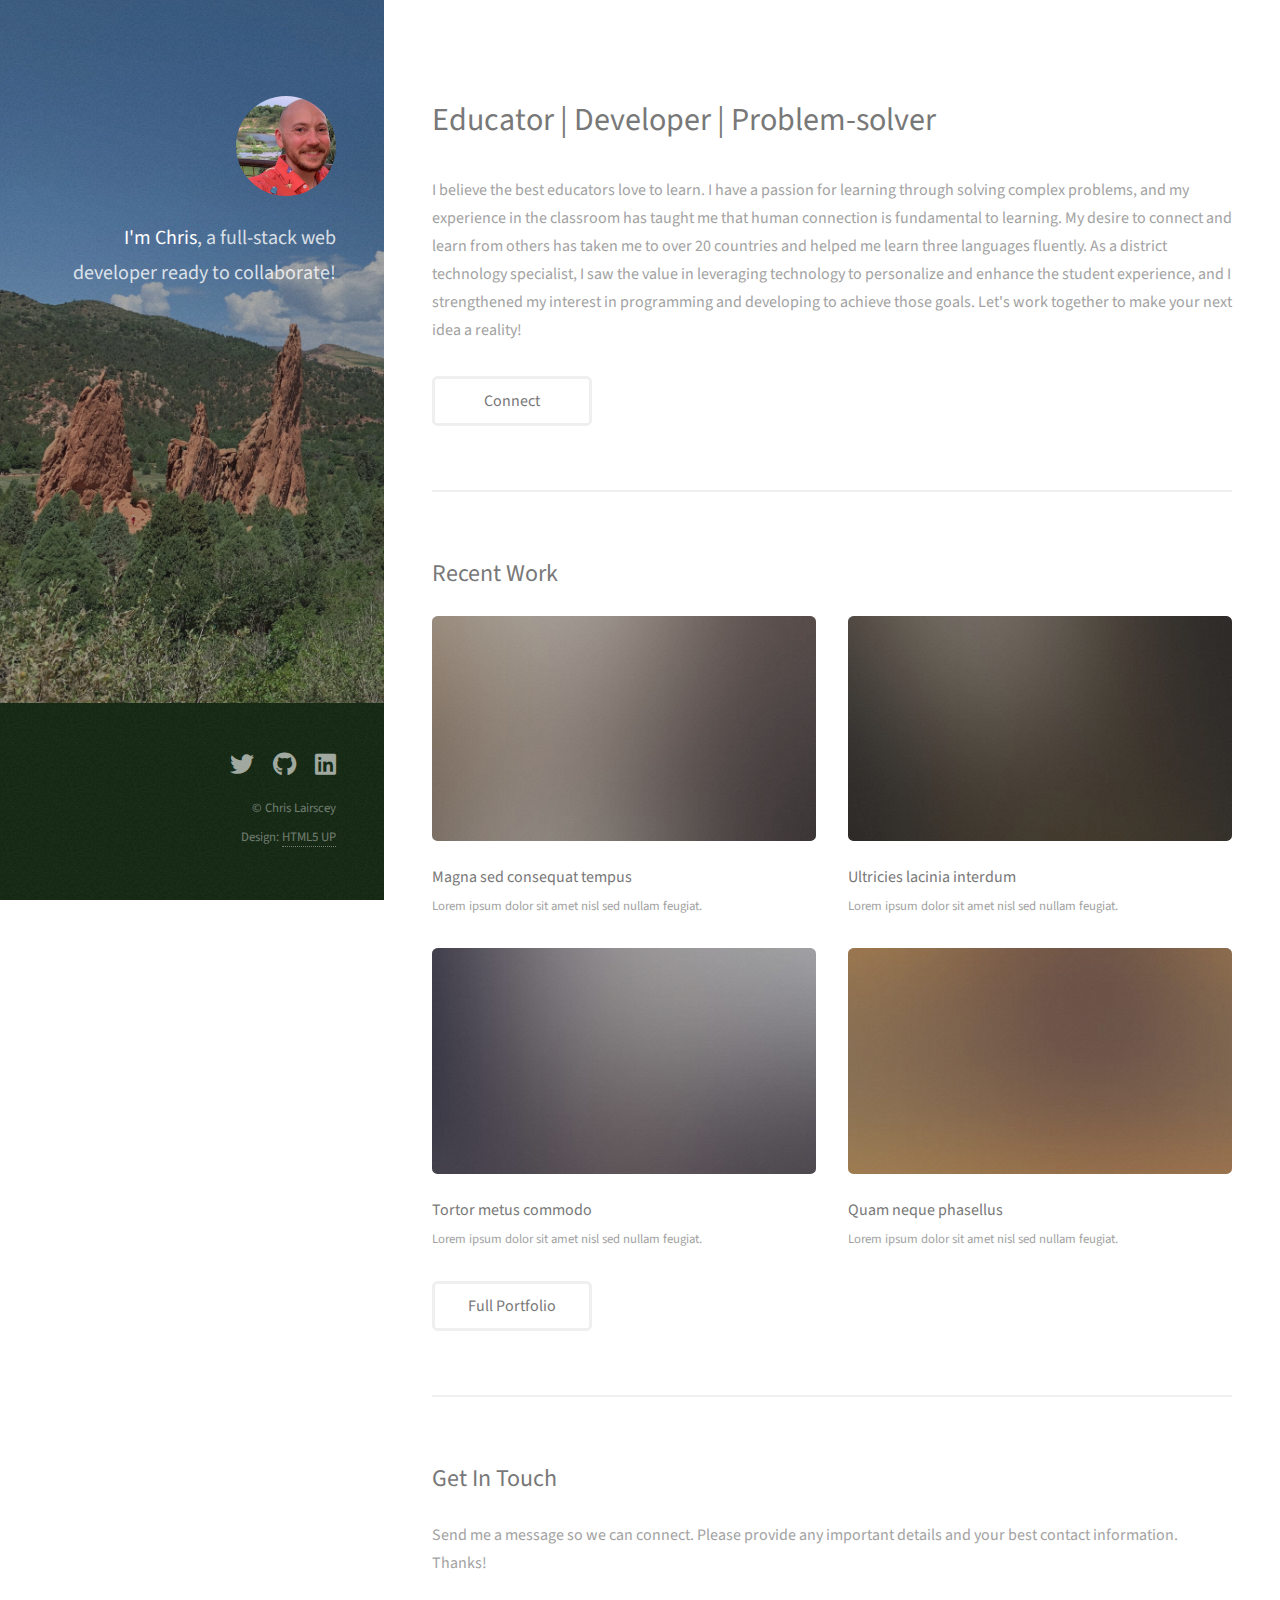
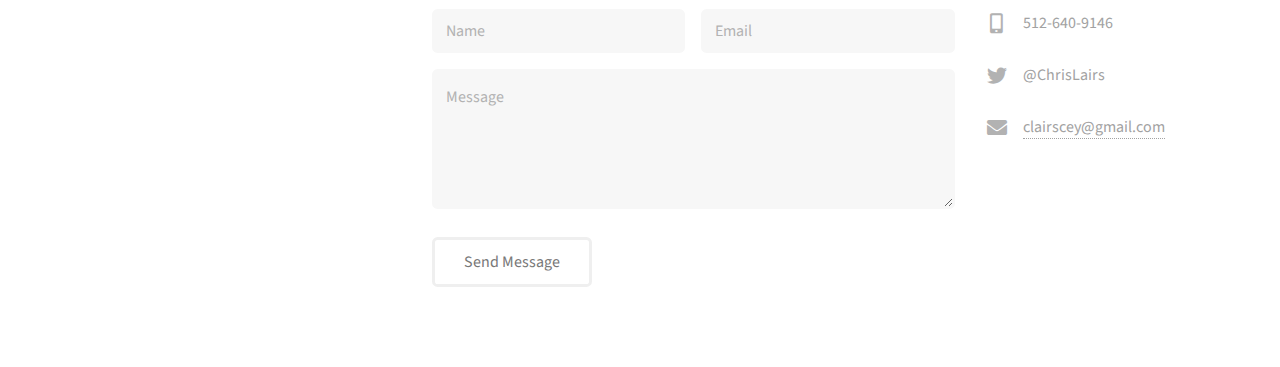
==== commit 4428bb78: "form functionality update" ====
--- a/index.html
+++ b/index.html
@@ -82,16 +82,17 @@
 						<p>Send me a message so we can connect. Please provide any important details and your best contact information. Thanks!</p>
 						<div class="row">
 							<div class="col-8 col-12-small">
-								<form method="post" action="#">
+								<form name="contact" method="post" action="#" data-netlify="true">
 									<div class="row gtr-uniform gtr-50">
 										<div class="col-6 col-12-xsmall"><input type="text" name="name" id="name" placeholder="Name" /></div>
 										<div class="col-6 col-12-xsmall"><input type="email" name="email" id="email" placeholder="Email" /></div>
 										<div class="col-12"><textarea name="message" id="message" placeholder="Message" rows="4"></textarea></div>
 									</div>
+									<br>
+									<ul class="actions">
+										<li><input type="submit" value="Send Message" /></li>
+									</ul>
 								</form>
-								<ul class="actions">
-									<li><input type="submit" value="Send Message" /></li>
-								</ul>
 							</div>
 							<div class="col-4 col-12-small">
 								<ul class="labeled-icons">
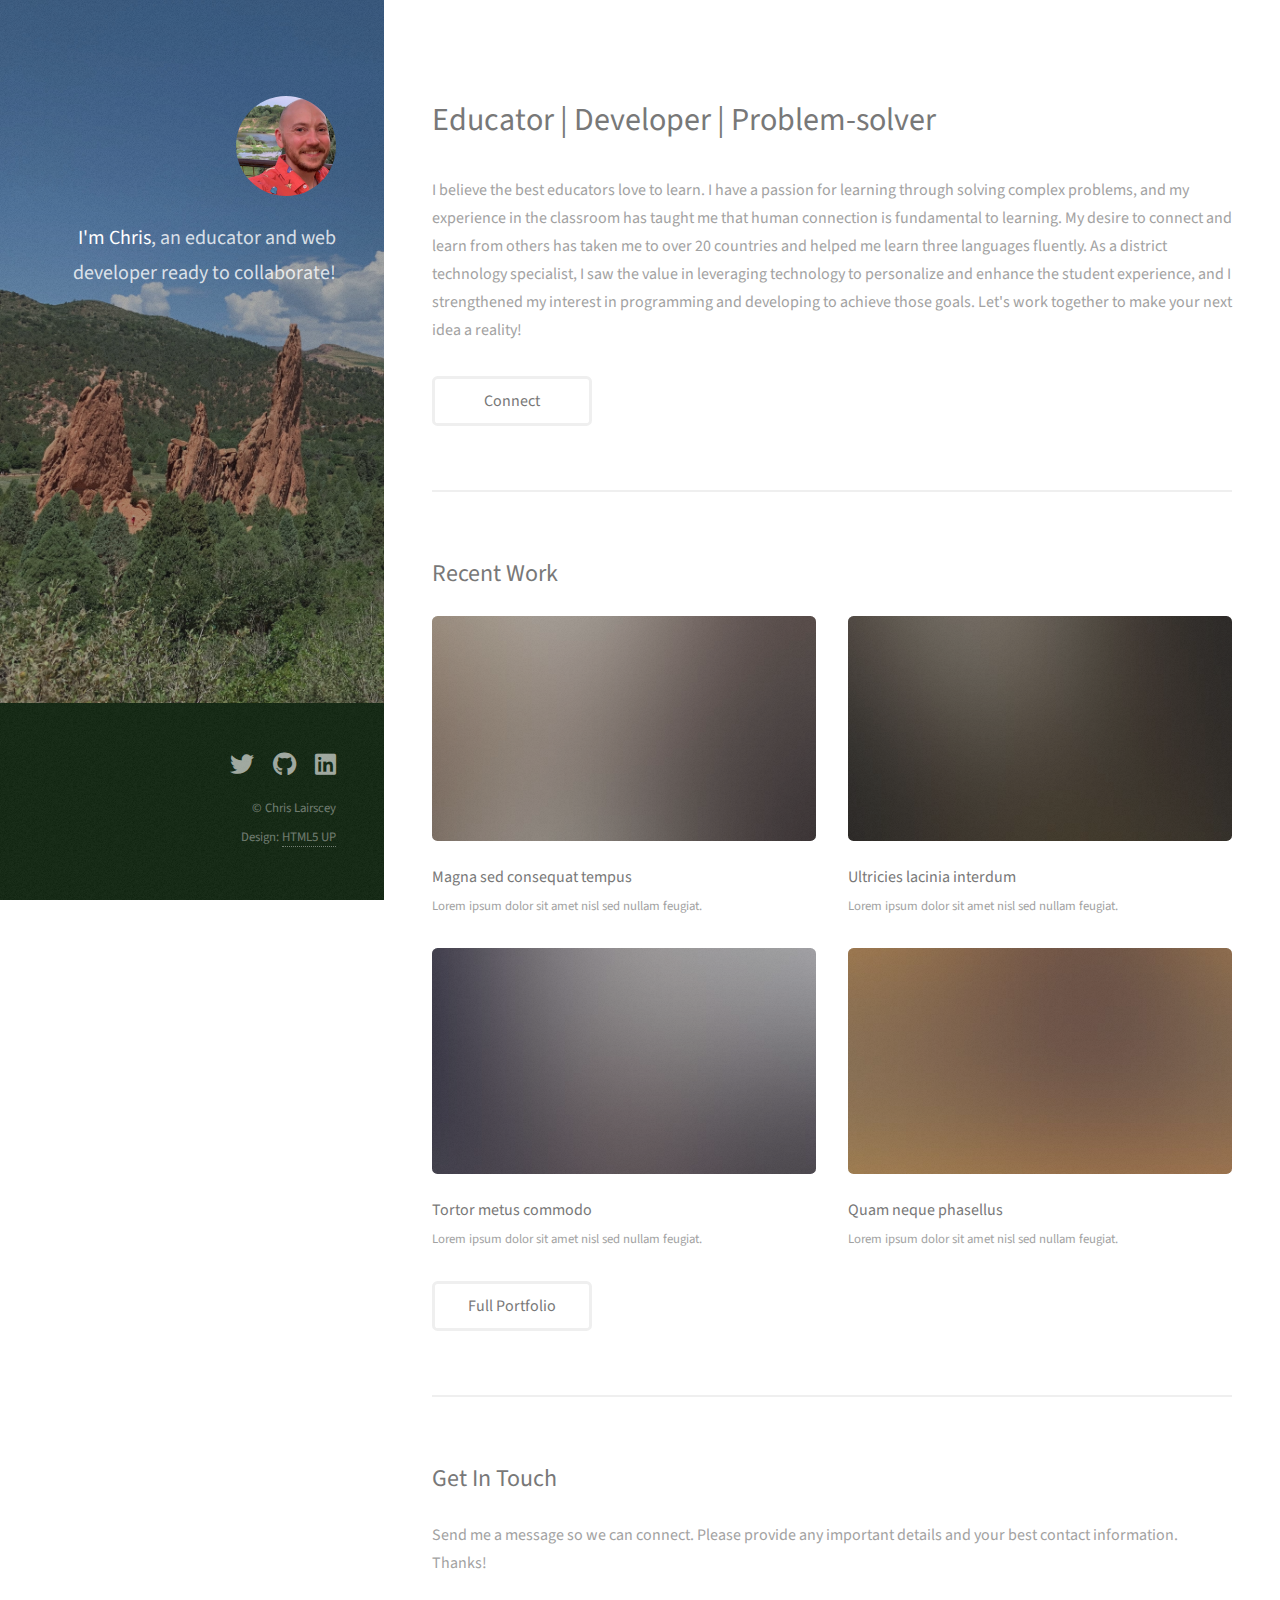
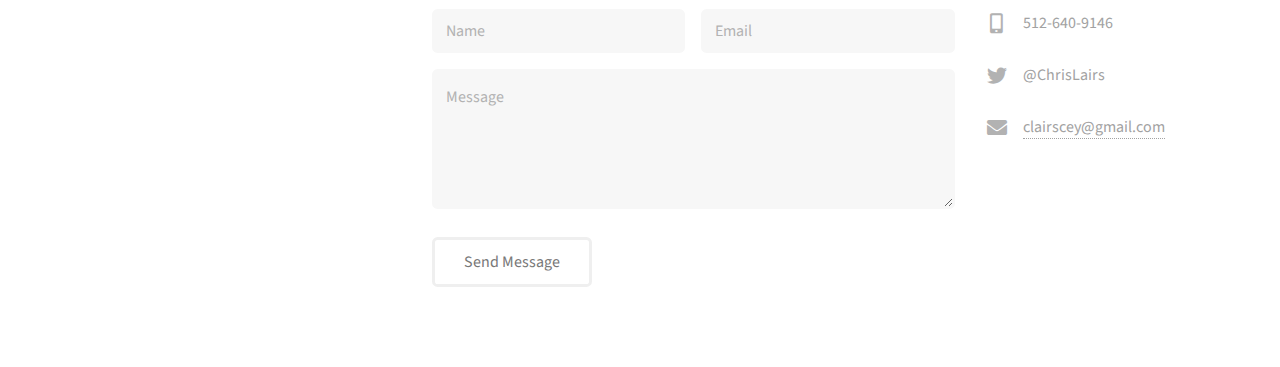
==== commit 969ca91d: "update header" ====
--- a/index.html
+++ b/index.html
@@ -17,7 +17,7 @@
 			<header id="header">
 				<div class="inner">
 					<a href="#" class="image avatar"><img src="images/avatar.jpg" alt="" /></a>
-					<h1><strong>I'm Chris</strong>, a full-stack<br />
+					<h1><strong>I'm Chris</strong>, an educator and<br />
 					web developer ready to collaborate!<br />
 					</h1>
 				</div>
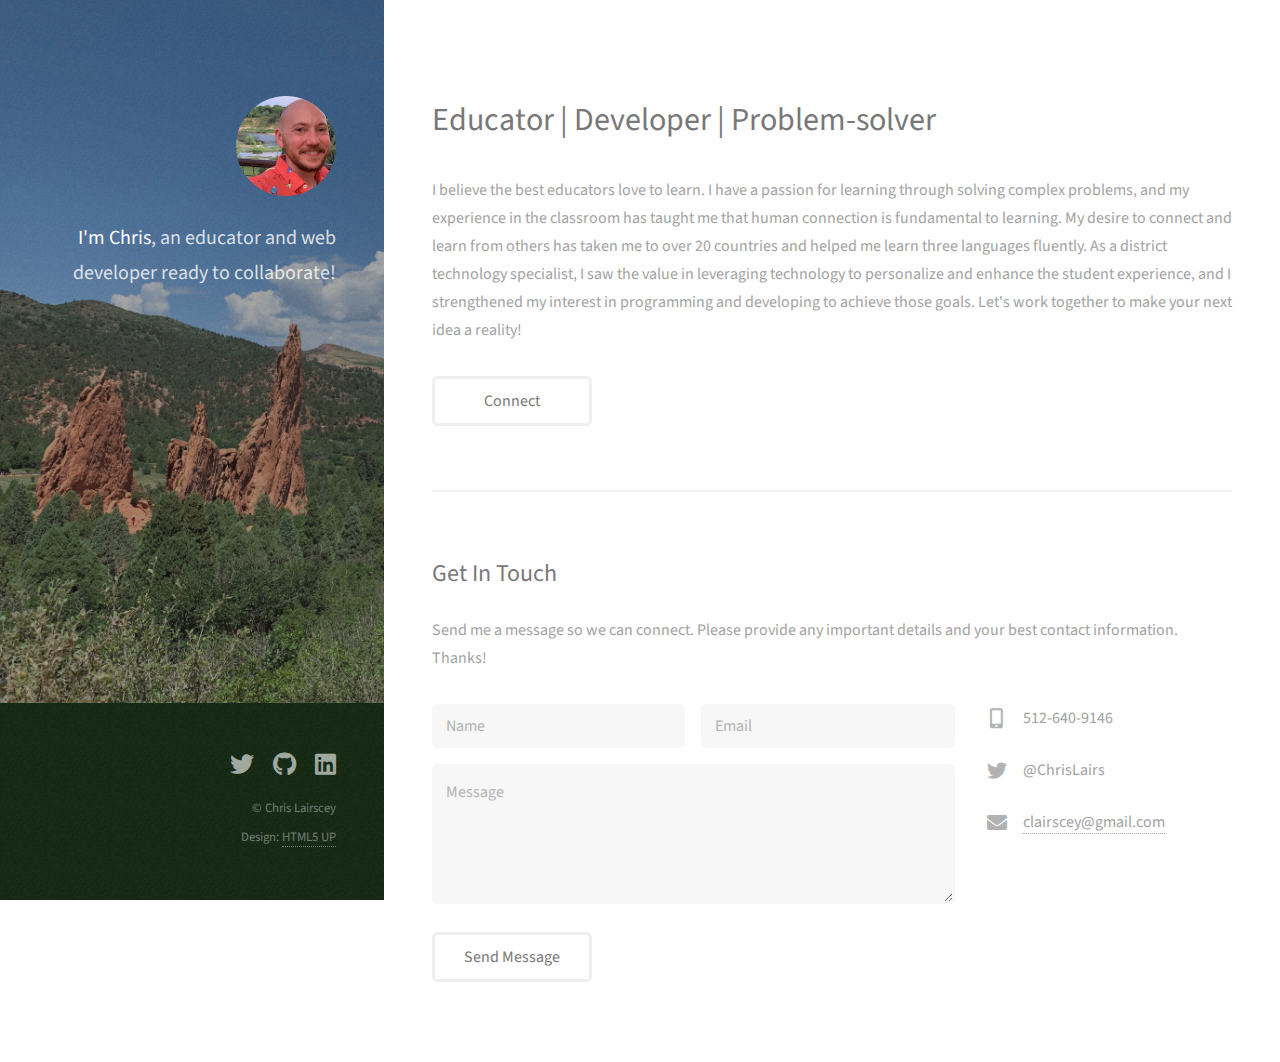
==== commit 401a21ee: "remove recent work" ====
--- a/index.html
+++ b/index.html
@@ -38,7 +38,7 @@
 					</section>
 
 				<!-- Two -->
-					<section id="two">
+					<!-- <section id="two">
 						<h2>Recent Work</h2>
 						<div class="row">
 							<article class="col-6 col-12-xsmall work-item">
@@ -61,7 +61,7 @@
 								<h3>Quam neque phasellus</h3>
 								<p>Lorem ipsum dolor sit amet nisl sed nullam feugiat.</p>
 							</article>
-							<!-- <article class="col-6 col-12-xsmall work-item">
+							<article class="col-6 col-12-xsmall work-item">
 								<a href="images/fulls/05.jpg" class="image fit thumb"><img src="images/thumbs/05.jpg" alt="" /></a>
 								<h3>Nunc enim commodo aliquet</h3>
 								<p>Lorem ipsum dolor sit amet nisl sed nullam feugiat.</p>
@@ -70,12 +70,12 @@
 								<a href="images/fulls/06.jpg" class="image fit thumb"><img src="images/thumbs/06.jpg" alt="" /></a>
 								<h3>Risus ornare lacinia</h3>
 								<p>Lorem ipsum dolor sit amet nisl sed nullam feugiat.</p>
-							</article> -->
+							</article>
 						</div>
 						<ul class="actions">
 							<li><a href="#" class="button">Full Portfolio</a></li>
 						</ul>
-					</section>
+					</section> -->
 				<!-- Three -->
 					<section id="three">
 						<h2>Get In Touch</h2>
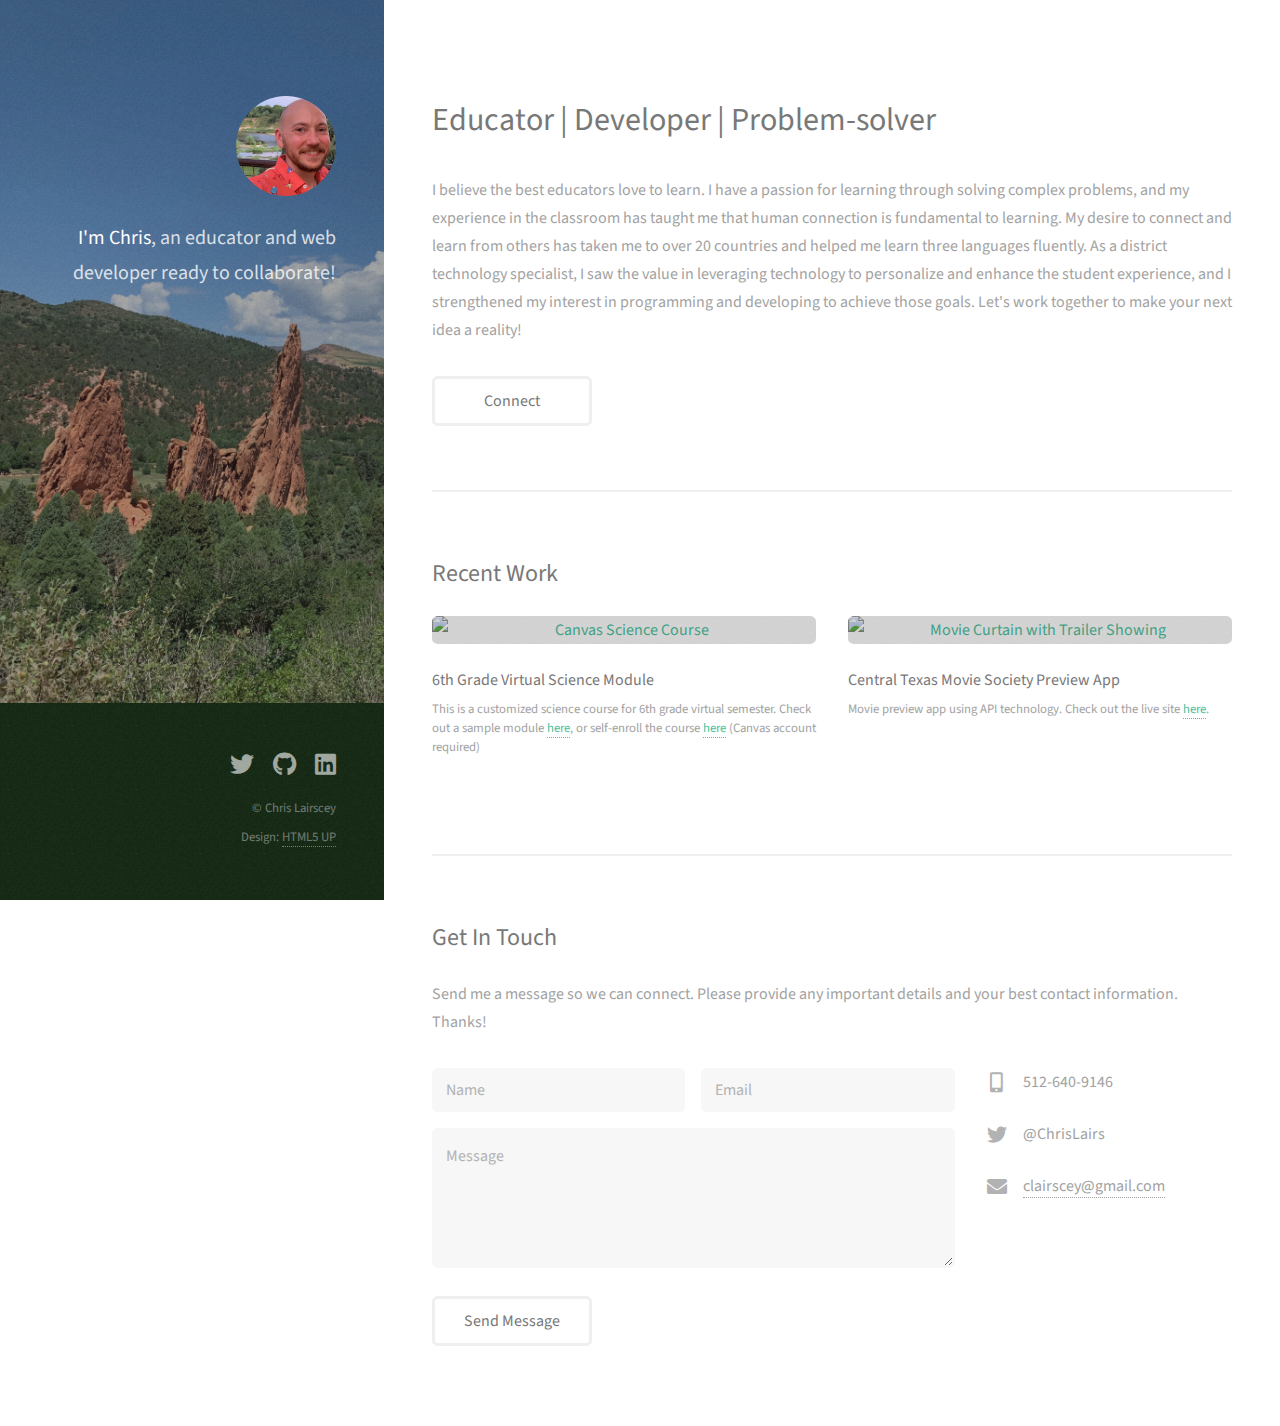
==== commit 28da5df6: "update portfolio section and links" ====
--- a/index.html
+++ b/index.html
@@ -38,20 +38,20 @@
 					</section>
 
 				<!-- Two -->
-					<!-- <section id="two">
+					<section id="two">
 						<h2>Recent Work</h2>
 						<div class="row">
 							<article class="col-6 col-12-xsmall work-item">
-								<a href="images/fulls/01.jpg" class="image fit thumb"><img src="images/thumbs/01.jpg" alt="" /></a>
-								<h3>Magna sed consequat tempus</h3>
-								<p>Lorem ipsum dolor sit amet nisl sed nullam feugiat.</p>
+								<a href="images/fulls/CanvasScience.PNG" class="image fit thumb"><img src="images/thumbs/CanvasScienceThumb.PNG" alt="Canvas Science Course" /></a>
+								<h3>6th Grade Virtual Science Module</h3>
+								<p>This is a customized science course for 6th grade virtual semester. Check out a sample module <a target="_blank" href="https://lor.instructure.com/resources/9d9eafb90d894ce6a3549eaa904cec6f?shared">here</a>, or self-enroll the course <a target="_blank" href="https://k12.instructure.com/enroll/6KGKA3">here</a> (Canvas account required)</p>
 							</article>
 							<article class="col-6 col-12-xsmall work-item">
-								<a href="images/fulls/02.jpg" class="image fit thumb"><img src="images/thumbs/02.jpg" alt="" /></a>
-								<h3>Ultricies lacinia interdum</h3>
-								<p>Lorem ipsum dolor sit amet nisl sed nullam feugiat.</p>
+								<a href="images/fulls/MovieNight.PNG" class="image fit thumb"><img src="images/thumbs/MovieNightThumb.PNG" alt="Movie Curtain with Trailer Showing" /></a>
+								<h3>Central Texas Movie Society Preview App</h3>
+								<p>Movie preview app using API technology. Check out the live site <a target="_blank" href="https://prismatic-starlight-ee51e2.netlify.app/">here</a>.</p>
 							</article>
-							<article class="col-6 col-12-xsmall work-item">
+							<!-- <article class="col-6 col-12-xsmall work-item">
 								<a href="images/fulls/03.jpg" class="image fit thumb"><img src="images/thumbs/03.jpg" alt="" /></a>
 								<h3>Tortor metus commodo</h3>
 								<p>Lorem ipsum dolor sit amet nisl sed nullam feugiat.</p>
@@ -70,12 +70,12 @@
 								<a href="images/fulls/06.jpg" class="image fit thumb"><img src="images/thumbs/06.jpg" alt="" /></a>
 								<h3>Risus ornare lacinia</h3>
 								<p>Lorem ipsum dolor sit amet nisl sed nullam feugiat.</p>
-							</article>
+							</article> -->
 						</div>
-						<ul class="actions">
+						<!-- <ul class="actions">
 							<li><a href="#" class="button">Full Portfolio</a></li>
-						</ul>
-					</section> -->
+						</ul> -->
+					</section>
 				<!-- Three -->
 					<section id="three">
 						<h2>Get In Touch</h2>
@@ -106,7 +106,7 @@
 									</li>
 									<li>
 										<h3 class="icon solid fa-envelope"><span class="label">Email</span></h3>
-										<a href="#">clairscey@gmail.com</a>
+										<a href="mailto:clairscey@gmail.com">clairscey@gmail.com</a>
 									</li>
 								</ul>
 							</div>
@@ -121,9 +121,9 @@
 			<footer id="footer">
 				<div class="inner">
 					<ul class="icons">
-						<li><a href="https://twitter.com/ChrisLairs" class="icon brands fa-twitter"><span class="label">Twitter</span></a></li>
-						<li><a href="#" class="icon brands fa-github"><span class="label">Github</span></a></li>
-						<li><a href="https://www.linkedin.com/in/chris-lairscey-523969164/" class="icon brands fa-linkedin"><span class="label">LinkedIn</span></a></li>
+						<li><a target="_blank" href="https://twitter.com/ChrisLairs" class="icon brands fa-twitter"><span class="label">Twitter</span></a></li>
+						<li><a target="_blank" href="https://github.com/clairscey/" class="icon brands fa-github"><span class="label">Github</span></a></li>
+						<li><a target="_blank" href="https://www.linkedin.com/in/chris-lairscey/" class="icon brands fa-linkedin"><span class="label">LinkedIn</span></a></li>
 					</ul>
 					<ul class="copyright">
 						<li>&copy; Chris Lairscey</li><li>Design: <a href="http://html5up.net">HTML5 UP</a></li>
